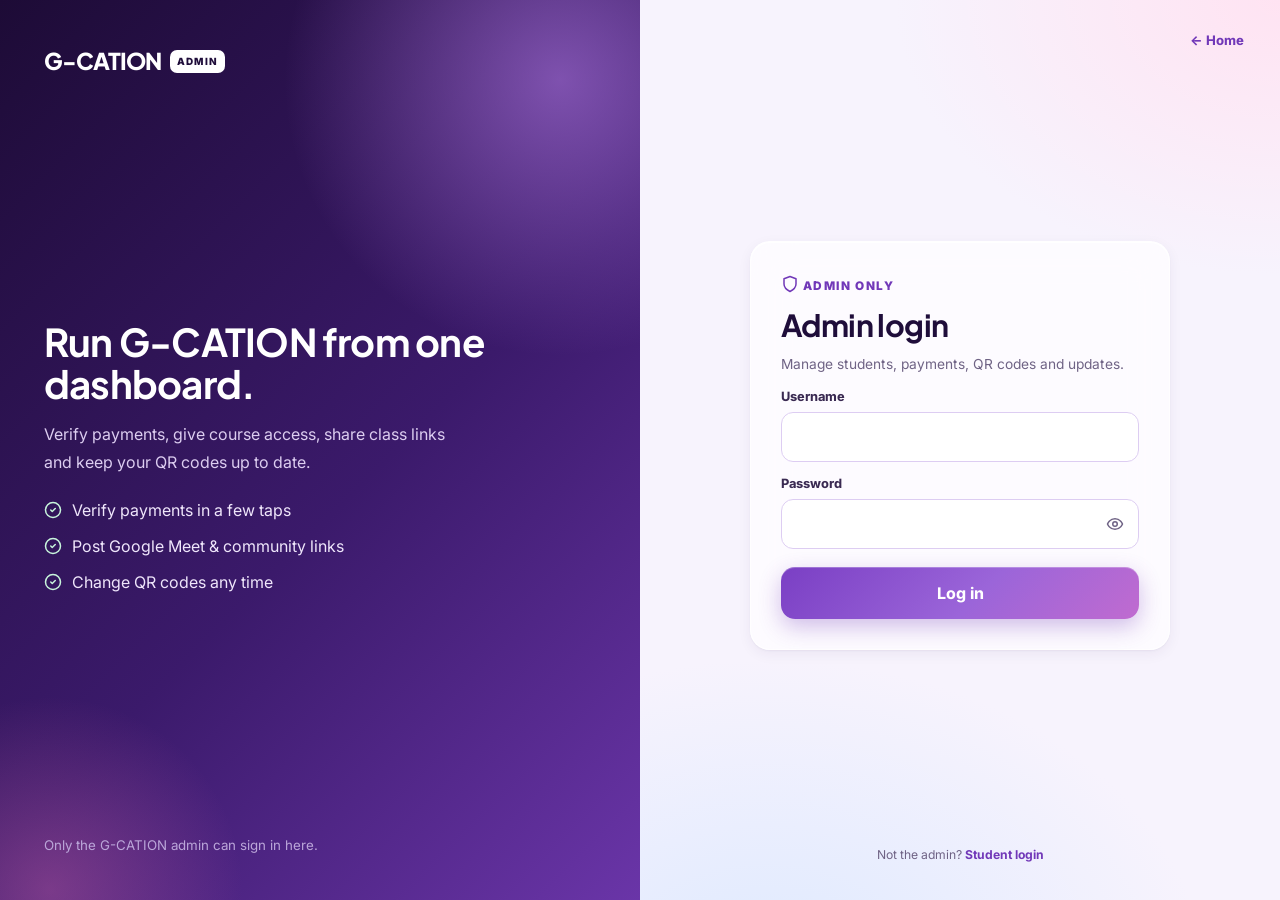
==== frontend/admin-login.html @ 138f3393 "initial commit" ====
<!DOCTYPE html>
<html lang="en">
<head>
<meta charset="UTF-8"><meta name="viewport" content="width=device-width, initial-scale=1.0, viewport-fit=cover">
<meta name="theme-color" content="#1d0b36">
<meta name="robots" content="noindex">
<title>Admin Login | G-CATION</title>
<link rel="preconnect" href="https://fonts.googleapis.com"><link rel="preconnect" href="https://fonts.gstatic.com" crossorigin>
<link href="https://fonts.googleapis.com/css2?family=Inter:wght@400;500;600;700;800&family=Plus+Jakarta+Sans:wght@700;800&display=swap" rel="stylesheet">
<link rel="stylesheet" href="css/style.css">
</head>
<body>
<div class="auth">
  <aside class="auth-side">
    <a class="brand" href="/">G<span>-CATION</span> <span class="tag" style="background:#fff;color:var(--ink)">ADMIN</span></a>
    <div>
      <h2>Run G-CATION from one dashboard.</h2>
      <p>Verify payments, give course access, share class links and keep your QR codes up to date.</p>
      <ul class="auth-points" id="points"></ul>
    </div>
    <small style="color:#bba6d9">Only the G-CATION admin can sign in here.</small>
  </aside>

  <main class="auth-main">
    <div class="top">
      <a class="brand mobile-brand" href="/">G<span>-CATION</span></a>
      <a class="btn ghost sm" href="/" style="margin-left:auto">← Home</a>
    </div>
    <form class="card auth-box" id="form" novalidate>
      <span class="kicker" id="kicker"></span>
      <h1>Admin login</h1>
      <p class="muted small" style="margin:0 0 8px">Manage students, payments, QR codes and updates.</p>
      <div class="field"><label for="user">Username</label><input id="user" autocomplete="username" required></div>
      <div class="field"><label for="pass">Password</label><input id="pass" type="password" autocomplete="current-password" required></div>
      <div class="error" id="err"></div>
      <button class="btn primary block lg" type="submit" style="margin-top:6px">Log in</button>
    </form>
    <p class="center tiny muted">Not the admin? <a href="login.html" style="color:var(--purple);font-weight:700">Student login</a></p>
  </main>
</div>

<script src="js/config.js"></script>
<script src="js/common.js"></script>
<script>
document.getElementById('kicker').innerHTML = icon('shield') + ' Admin only';
document.getElementById('points').innerHTML = ['Verify payments in a few taps', 'Post Google Meet & community links', 'Change QR codes any time']
  .map(t => `<li>${icon('checkCircle')} ${t}</li>`).join('');
setupPasswordToggles();
api('/api/admin/overview').then(() => location.replace('admin.html')).catch(() => {});

document.getElementById('form').addEventListener('submit', async e => {
  e.preventDefault();
  const err = document.getElementById('err');
  const username = document.getElementById('user').value, password = document.getElementById('pass').value;
  if (!username || !password) { showError(err, 'Enter your username and password.'); return; }
  showError(err, '');
  try {
    await withLoading(e.target.querySelector('button'), () => api('/api/admin/login', { method: 'POST', body: { username, password } }));
    location.href = 'admin.html';
  } catch (ex) {
    showError(err, ex.message);
  }
});
</script>
</body>
</html>
---- frontend/css/style.css ----
/* =========================================================
   G-CATION design system: soft glass, purple brand
   ========================================================= */
:root{
  --ink:#1f0d3a;--ink-2:#3a2a52;--muted:#6f6385;--faint:#9a8fb0;
  --purple:#7138b8;--purple-2:#5b2a99;--violet:#9b6be0;--pink:#e46fb3;
  --lav:#f2eaff;--lav-2:#f8f4fe;--line:#e9e0f6;--line-2:#ddcdf2;
  --glass:rgba(255,255,255,.68);--glass-strong:rgba(255,255,255,.86);--glass-line:rgba(255,255,255,.75);
  --green:#127a4b;--green-bg:#e3f6ec;--red:#b3261e;--red-bg:#fde9e7;--amber:#8a5a00;--amber-bg:#fff2d6;--blue:#1d5fb8;--blue-bg:#e6f0fd;
  --r-sm:10px;--r:14px;--r-lg:20px;--r-xl:26px;
  --shadow-sm:0 1px 2px rgba(50,22,91,.05),0 4px 14px rgba(50,22,91,.06);
  --shadow:0 18px 50px rgba(50,22,91,.12);
  --shadow-lg:0 30px 90px rgba(19,8,33,.28);
  --hl:inset 0 1px 0 rgba(255,255,255,.9);
  --grad:linear-gradient(135deg,#7a3fc4 0%,#9b65d9 55%,#c06bd0 100%);
  --grad-dark:linear-gradient(135deg,#1d0b36 0%,#3b1a6b 55%,#6a35a8 100%);
  --ease:cubic-bezier(.2,.8,.2,1);
  --sidebar:264px;
}
[hidden]{display:none!important}
*{box-sizing:border-box}
html{scroll-behavior:smooth;-webkit-text-size-adjust:100%}
body{margin:0;font-family:"Inter",ui-sans-serif,system-ui,-apple-system,"Segoe UI",sans-serif;color:var(--ink);line-height:1.5;min-height:100vh;
  background:
    radial-gradient(900px 600px at 0% -10%,#eadcff 0,transparent 60%),
    radial-gradient(700px 500px at 100% 0%,#ffe3f2 0,transparent 55%),
    radial-gradient(800px 600px at 60% 110%,#dde9ff 0,transparent 55%),
    #f7f3fd;background-attachment:fixed}
h1,h2,h3,h4,.display{font-family:"Plus Jakarta Sans","Inter",ui-sans-serif,system-ui,sans-serif;letter-spacing:-.02em}
button,input,select,textarea{font:inherit;color:inherit}
button,a{cursor:pointer;-webkit-tap-highlight-color:transparent}
a{color:inherit;text-decoration:none}
img{max-width:100%}
:focus-visible{outline:3px solid rgba(155,107,224,.55);outline-offset:2px;border-radius:8px}
::selection{background:#e2cfff}
.wrap{width:min(1160px,100% - 32px);margin:auto}
.icon{width:18px;height:18px;flex:none;stroke:currentColor;fill:none;stroke-width:2;stroke-linecap:round;stroke-linejoin:round;vertical-align:-3px}
.icon.lg{width:22px;height:22px}.icon.xl{width:30px;height:30px}
.muted{color:var(--muted)}.faint{color:var(--faint)}.small{font-size:.86rem}.tiny{font-size:.76rem}.strong{font-weight:800}
.mono{font-family:ui-monospace,SFMono-Regular,Menlo,monospace;font-size:.92em}
.center{text-align:center}.right{text-align:right}
.row{display:flex;gap:10px;align-items:center;flex-wrap:wrap}.row.between{justify-content:space-between}
.stack{display:grid;gap:14px}.stack-lg{display:grid;gap:22px}
.grid-2{display:grid;grid-template-columns:repeat(2,minmax(0,1fr));gap:18px}
.grid-3{display:grid;grid-template-columns:repeat(3,minmax(0,1fr));gap:18px}
.kicker{color:var(--purple);font-size:.74rem;font-weight:850;letter-spacing:1.6px;text-transform:uppercase}

/* ---------- Glass surfaces ---------- */
.glass,.card{background:var(--glass);backdrop-filter:blur(20px) saturate(160%);-webkit-backdrop-filter:blur(20px) saturate(160%);
  border:1px solid var(--glass-line);box-shadow:var(--shadow-sm),var(--hl);border-radius:var(--r-lg)}
.card{padding:22px}
.card.pad-lg{padding:28px}
.card-title{display:flex;align-items:center;gap:10px;margin:0 0 4px;font-size:1.06rem}
.card-title .icon{color:var(--purple)}
.card-sub{color:var(--muted);font-size:.88rem;margin:0 0 16px}
.section-title{display:flex;justify-content:space-between;align-items:center;gap:12px;margin:6px 0 12px}
.section-title h2{margin:0;font-size:1.12rem}
.section-title a{color:var(--purple);font-weight:750;font-size:.86rem}
.divider{height:1px;background:var(--line);margin:18px 0;border:0}

/* ---------- Buttons ---------- */
.btn{position:relative;overflow:hidden;display:inline-flex;align-items:center;justify-content:center;gap:8px;border:0;border-radius:12px;
  padding:11px 18px;font-weight:750;font-size:.94rem;white-space:nowrap;text-align:center;
  transition:transform .18s var(--ease),box-shadow .18s var(--ease),background .18s,border-color .18s,color .18s}
.btn:hover{transform:translateY(-1px)}.btn:active{transform:translateY(0) scale(.98)}
.btn:disabled{opacity:.55;cursor:not-allowed;transform:none}
.primary{background:var(--grad);color:#fff;box-shadow:0 8px 22px rgba(113,56,184,.32),inset 0 1px 0 rgba(255,255,255,.25)}
.primary:hover{box-shadow:0 12px 30px rgba(113,56,184,.42),inset 0 1px 0 rgba(255,255,255,.25)}
.primary:after{content:"";position:absolute;inset:0;background:linear-gradient(120deg,transparent 30%,rgba(255,255,255,.35) 50%,transparent 70%);transform:translateX(-120%);transition:transform .6s var(--ease)}
.primary:hover:after{transform:translateX(120%)}
.outline{background:rgba(255,255,255,.8);border:1px solid var(--line-2);color:var(--purple)}
.outline:hover{background:#fff;border-color:#c9b1ee}
.ghost{background:transparent;color:var(--purple)}.ghost:hover{background:rgba(113,56,184,.08)}
.soft{background:var(--lav);color:var(--purple)}.soft:hover{background:#e9dcfd}
.danger{background:rgba(255,255,255,.8);border:1px solid #f1c4c0;color:var(--red)}.danger:hover{background:var(--red-bg)}
.danger-solid{background:#c4352b;color:#fff}
.success{background:linear-gradient(135deg,#139157,#0f7a49);color:#fff;box-shadow:0 8px 20px rgba(18,122,75,.25)}
.on-dark{background:rgba(255,255,255,.14);border:1px solid rgba(255,255,255,.3);color:#fff}.on-dark:hover{background:rgba(255,255,255,.22)}
.white{background:#fff;color:var(--purple);box-shadow:0 8px 22px rgba(0,0,0,.15)}
.btn.sm{padding:7px 12px;font-size:.82rem;border-radius:9px;gap:6px}.btn.sm .icon{width:15px;height:15px}
.btn.lg{padding:14px 22px;font-size:1rem;border-radius:14px}
.btn.block{width:100%}
.btn.icon-only{padding:9px;width:40px;height:40px}
.btn.loading{color:transparent!important}
.btn.loading .icon{opacity:0}
.btn.loading:before{content:"";position:absolute;width:18px;height:18px;border-radius:50%;border:2px solid #fff;border-right-color:transparent;animation:spin .7s linear infinite}
.outline.loading:before,.ghost.loading:before,.soft.loading:before{border-color:var(--purple);border-right-color:transparent}
@keyframes spin{to{transform:rotate(360deg)}}
.icon-btn{position:relative;width:42px;height:42px;border-radius:13px;border:1px solid var(--glass-line);background:var(--glass);backdrop-filter:blur(12px);
  display:grid;place-items:center;color:var(--purple);transition:.18s var(--ease);box-shadow:var(--shadow-sm)}
.icon-btn:hover{background:#fff;transform:translateY(-1px)}
.dot-count{position:absolute;top:-6px;right:-6px;min-width:20px;height:20px;padding:0 5px;border-radius:99px;background:#e5484d;color:#fff;font-size:.68rem;font-weight:800;display:grid;place-items:center;border:2px solid #fff}
.avatar-sm{width:38px;height:38px;border-radius:12px;background:var(--grad);color:#fff;display:grid;place-items:center;font-weight:800;font-size:.84rem;flex:none;box-shadow:inset 0 1px 0 rgba(255,255,255,.3)}
.avatar-lg{width:64px;height:64px;border-radius:20px;font-size:1.3rem}

/* ---------- Forms ---------- */
.field{display:grid;gap:6px;margin:12px 0}
.field>label,.label{font-size:.8rem;font-weight:750;color:var(--ink-2)}
.input,.field input:not([type=checkbox]):not([type=radio]):not([type=file]),.field select,.field textarea{
  padding:12px 13px;border:1px solid var(--line-2);border-radius:12px;width:100%;background:rgba(255,255,255,.9);
  transition:border-color .15s,box-shadow .15s,background .15s}
.field input:focus,.field select:focus,.field textarea:focus,.input:focus{outline:none;border-color:var(--violet);background:#fff;box-shadow:0 0 0 4px rgba(155,107,224,.16)}
.field textarea{min-height:96px;resize:vertical;line-height:1.5}
.field small,.hint{color:var(--muted);font-size:.78rem}
.pw-wrap{position:relative}.pw-wrap input{padding-right:46px!important}
.pw-toggle{position:absolute;right:6px;top:50%;transform:translateY(-50%);border:0;background:transparent;color:var(--muted);width:36px;height:36px;border-radius:9px;display:grid;place-items:center}
.pw-toggle:hover{background:var(--lav);color:var(--purple)}
.row2{display:grid;grid-template-columns:1fr 1fr;gap:12px}.row2 .field{margin:6px 0}
.error{background:var(--red-bg);color:var(--red);border-radius:11px;padding:10px 12px;font-size:.86rem;margin:10px 0;display:none}.error.show{display:block;animation:shake .3s}
@keyframes shake{25%{transform:translateX(-4px)}75%{transform:translateX(4px)}}
.switch{display:inline-flex;align-items:center;gap:10px;font-weight:650;font-size:.88rem;cursor:pointer}
.switch input{appearance:none;width:42px;height:24px;border-radius:99px;background:#d8cde6;position:relative;transition:.2s;cursor:pointer;margin:0;flex:none}
.switch input:after{content:"";position:absolute;top:3px;left:3px;width:18px;height:18px;border-radius:50%;background:#fff;transition:.2s var(--ease);box-shadow:0 1px 3px rgba(0,0,0,.2)}
.switch input:checked{background:var(--purple)}.switch input:checked:after{left:21px}
.radio-cards{display:grid;grid-template-columns:1fr 1fr;gap:8px}
.radio-cards label{display:flex;align-items:center;gap:8px;border:1px solid var(--line-2);border-radius:12px;padding:10px 12px;font-weight:650;font-size:.88rem;cursor:pointer;background:rgba(255,255,255,.8);transition:.15s}
.radio-cards input{accent-color:var(--purple)}
.radio-cards label:has(input:checked){border-color:var(--purple);background:var(--lav-2);box-shadow:0 0 0 3px rgba(113,56,184,.1)}
details.fold{border:1px solid var(--line);border-radius:14px;background:rgba(255,255,255,.6)}
details.fold>summary{list-style:none;padding:13px 16px;font-weight:750;display:flex;justify-content:space-between;align-items:center;cursor:pointer}
details.fold>summary::-webkit-details-marker{display:none}
details.fold>summary:after{content:"";width:8px;height:8px;border-right:2px solid var(--muted);border-bottom:2px solid var(--muted);transform:rotate(45deg);transition:.2s}
details.fold[open]>summary:after{transform:rotate(-135deg)}
details.fold>.fold-body{padding:0 16px 16px}
details.fold+details.fold{margin-top:10px}

/* ---------- Notices & badges ---------- */
.notice{border-radius:14px;padding:12px 14px;font-size:.88rem;line-height:1.55;display:flex;gap:10px;align-items:flex-start}
.notice .icon{margin-top:2px}
.notice.warn{background:var(--amber-bg);color:#6f4a00}.notice.ok{background:var(--green-bg);color:#0f5c39}
.notice.info{background:var(--blue-bg);color:#174a8c}.notice.err{background:var(--red-bg);color:var(--red)}
.badge{display:inline-flex;align-items:center;gap:5px;padding:4px 10px;border-radius:99px;font-size:.72rem;font-weight:800;white-space:nowrap}
.badge:before{content:"";width:6px;height:6px;border-radius:50%;background:currentColor}
.b-active{background:var(--green-bg);color:var(--green)}.b-expired{background:var(--red-bg);color:var(--red)}
.b-pending{background:var(--amber-bg);color:var(--amber)}.b-none{background:#efebf5;color:var(--muted)}
.b-scheduled{background:var(--lav);color:var(--purple)}.b-info{background:var(--blue-bg);color:var(--blue)}
.b-new{background:#e5484d;color:#fff}.b-new:before{display:none}
.pill{display:inline-block;background:var(--lav);color:var(--purple);padding:6px 11px;border-radius:99px;font-size:.72rem;font-weight:800;letter-spacing:.3px}
.chip{display:inline-flex;align-items:center;gap:6px;background:rgba(255,255,255,.8);border:1px solid var(--line-2);border-radius:99px;padding:5px 6px 5px 12px;font-size:.82rem;font-weight:650}
.chip button{border:0;background:var(--lav);color:var(--purple);border-radius:99px;padding:3px 10px;font-size:.74rem;font-weight:800}
.on-hero .chip{background:rgba(255,255,255,.14);border-color:rgba(255,255,255,.3);color:#fff}.on-hero .chip button{background:rgba(255,255,255,.2);color:#fff}

/* =========================================================
   App shell (student + admin)
   ========================================================= */
.app{display:grid;grid-template-columns:var(--sidebar) minmax(0,1fr);min-height:100vh}
.sidebar{position:sticky;top:0;height:100vh;padding:20px 14px;display:flex;flex-direction:column;gap:6px;
  background:rgba(255,255,255,.55);backdrop-filter:blur(24px) saturate(160%);-webkit-backdrop-filter:blur(24px) saturate(160%);
  border-right:1px solid var(--glass-line);z-index:30}
.brand{font-family:"Plus Jakarta Sans","Inter",sans-serif;font-size:1.45rem;font-weight:900;letter-spacing:-1px;color:var(--purple);display:inline-flex;align-items:center}
.brand span{color:var(--ink)}
.brand .tag{margin-left:9px;font-size:.62rem;letter-spacing:1.2px;font-weight:850;background:var(--ink);color:#fff;border-radius:7px;padding:4px 7px;font-family:Inter,sans-serif}
.sidebar .brand{padding:6px 12px 18px}
.nav-label{font-size:.68rem;font-weight:800;letter-spacing:1.3px;text-transform:uppercase;color:var(--faint);padding:14px 12px 6px}
.nav-item{display:flex;align-items:center;gap:12px;padding:11px 12px;border-radius:12px;color:var(--ink-2);font-weight:650;font-size:.93rem;transition:background .15s,color .15s;position:relative}
.nav-item .icon{color:var(--faint);transition:color .15s}
.nav-item:hover{background:rgba(113,56,184,.07);color:var(--ink)}
.nav-item.on{background:#fff;color:var(--purple);box-shadow:var(--shadow-sm),var(--hl)}
.nav-item.on .icon{color:var(--purple)}
.nav-item.on:before{content:"";position:absolute;left:-14px;top:10px;bottom:10px;width:4px;border-radius:0 4px 4px 0;background:var(--grad)}
.nav-item .count{margin-left:auto}
.count{background:#e5484d;color:#fff;border-radius:99px;padding:1px 7px;font-size:.7rem;font-weight:800;min-width:20px;text-align:center}
.count.amber{background:var(--amber-bg);color:var(--amber)}
.sidebar-foot{margin-top:auto;display:grid;gap:8px}
.user-card{display:flex;align-items:center;gap:10px;padding:10px;border-radius:14px;background:rgba(255,255,255,.7);border:1px solid var(--glass-line)}
.user-card b{display:block;font-size:.9rem;line-height:1.2;overflow:hidden;text-overflow:ellipsis;white-space:nowrap}
.user-card small{color:var(--muted);font-size:.76rem;display:block;overflow:hidden;text-overflow:ellipsis;white-space:nowrap}
.user-card>div{min-width:0;flex:1}
.main{min-width:0;display:flex;flex-direction:column}
.topbar{display:none}
.content{padding:30px 34px 60px;width:100%;max-width:1180px;margin:0 auto;flex:1}
.view-head{display:flex;justify-content:space-between;align-items:flex-end;gap:14px;flex-wrap:wrap;margin-bottom:22px}
.view-head h1{margin:2px 0 0;font-size:clamp(1.5rem,3vw,2rem);font-weight:800}
.view-head p{margin:4px 0 0;color:var(--muted)}
.view{animation:viewIn .38s var(--ease) both}
.view>*{animation:rise .45s var(--ease) both}
.view>*:nth-child(2){animation-delay:.04s}.view>*:nth-child(3){animation-delay:.08s}.view>*:nth-child(4){animation-delay:.12s}.view>*:nth-child(5){animation-delay:.16s}
@keyframes viewIn{from{opacity:0}}
@keyframes rise{from{opacity:0;transform:translateY(10px)}}
.tabbar{display:none}
.scrim{position:fixed;inset:0;background:rgba(19,8,33,.4);backdrop-filter:blur(2px);z-index:29;opacity:0;pointer-events:none;transition:opacity .2s}
.scrim.show{opacity:1;pointer-events:auto}

/* ---------- Hero card ---------- */
.hero-card{position:relative;overflow:hidden;border-radius:var(--r-xl);padding:28px;color:#fff;background:var(--grad-dark);box-shadow:var(--shadow)}
.hero-card:before{content:"";position:absolute;width:420px;height:420px;right:-120px;top:-180px;border-radius:50%;background:radial-gradient(circle,rgba(201,140,255,.55),transparent 65%)}
.hero-card:after{content:"";position:absolute;inset:0;background:linear-gradient(180deg,rgba(255,255,255,.08),transparent 40%);pointer-events:none}
.hero-card>*{position:relative;z-index:1}
.hero-card h2{margin:6px 0 4px;font-size:clamp(1.4rem,3vw,1.9rem)}
.hero-card p{margin:0;color:#dccdf0}
.hero-card .kicker{color:#d7b9ff}

/* ---------- Course cards ---------- */
.course-card{display:flex;flex-direction:column;gap:12px;padding:20px;transition:transform .2s var(--ease),box-shadow .2s var(--ease)}
.course-card:hover{transform:translateY(-2px);box-shadow:var(--shadow)}
.course-card h3{margin:0;font-size:1.08rem}
.course-card .desc{color:var(--muted);font-size:.88rem;margin:0;display:-webkit-box;-webkit-line-clamp:2;-webkit-box-orient:vertical;overflow:hidden}
.course-card .foot{margin-top:auto;display:flex;justify-content:space-between;align-items:center;gap:10px;flex-wrap:wrap}
.course-thumb{height:92px;border-radius:14px;background:var(--grad-dark);position:relative;overflow:hidden;display:grid;place-items:center;color:#fff}
.course-thumb:before{content:"";position:absolute;width:160px;height:160px;border:1px solid rgba(255,255,255,.3);border-radius:50%;right:-40px;top:-60px}
.course-thumb:after{content:"";position:absolute;width:110px;height:110px;border:1px solid rgba(255,255,255,.2);border-radius:50%;left:-30px;bottom:-60px}
.course-thumb .icon{width:30px;height:30px;stroke-width:1.6}
.price-tag{font-family:"Plus Jakarta Sans",sans-serif;font-size:1.35rem;font-weight:800;letter-spacing:-.5px}
.price-tag small{font-family:Inter,sans-serif;font-size:.78rem;color:var(--muted);font-weight:600;letter-spacing:0}
.progress{height:8px;background:var(--lav);border-radius:99px;overflow:hidden}
.progress>span{display:block;height:100%;background:var(--grad);border-radius:99px;transition:width .8s var(--ease)}
.hero-card .progress{background:rgba(255,255,255,.18)}.hero-card .progress>span{background:linear-gradient(90deg,#d7b9ff,#fff)}
.ring{--p:0;width:64px;height:64px;border-radius:50%;flex:none;display:grid;place-items:center;
  background:conic-gradient(var(--purple) calc(var(--p)*1%),var(--lav) 0)}
.ring>span{width:50px;height:50px;border-radius:50%;background:#fff;display:grid;place-items:center;text-align:center;line-height:1}
.ring b{font-size:1rem;display:block}.ring small{font-size:.58rem;color:var(--muted);font-weight:700}
.learn-card{display:flex;gap:16px;align-items:center;padding:18px}
.learn-card .info{flex:1;min-width:0}
.learn-card h3{margin:0 0 2px;font-size:1.02rem}
.attention{display:flex;gap:14px;align-items:center;padding:16px 18px;border-radius:var(--r-lg);border:1px solid}
.attention .ico{width:42px;height:42px;border-radius:13px;display:grid;place-items:center;flex:none}
.attention .txt{flex:1;min-width:0}.attention b{display:block}.attention span{font-size:.86rem}
.attention.warn{background:linear-gradient(135deg,#fff7e3,#fff1d2);border-color:#f3dca6}.attention.warn .ico{background:#ffe3a6;color:#8a5a00}
.attention.info{background:linear-gradient(135deg,#f3ecff,#ece2ff);border-color:#ddcbf8}.attention.info .ico{background:#e0ccff;color:var(--purple)}
.attention.ok{background:linear-gradient(135deg,#e9f8f0,#dff4e9);border-color:#bfe6cf}.attention.ok .ico{background:#c4ecd6;color:var(--green)}

/* ---------- Checkout wizard ---------- */
.checkout{max-width:760px;margin:0 auto}
.back-link{display:inline-flex;align-items:center;gap:6px;color:var(--purple);font-weight:750;font-size:.9rem;margin-bottom:14px}
.back-link .icon{transform:rotate(180deg)}
.summary{display:flex;gap:16px;align-items:center;padding:16px 18px}
.summary .course-thumb{width:64px;height:64px;flex:none;border-radius:16px}
.summary h2{margin:0;font-size:1.1rem}
.wizard{display:flex;gap:6px;margin:18px 0}
.wizard .w-step{flex:1;display:flex;align-items:center;gap:8px;padding:10px 12px;border-radius:12px;font-size:.84rem;font-weight:700;color:var(--faint);background:rgba(255,255,255,.5);border:1px solid var(--glass-line)}
.wizard .w-step i{font-style:normal;width:24px;height:24px;border-radius:50%;display:grid;place-items:center;background:var(--lav);color:var(--purple);font-size:.78rem;font-weight:900;flex:none}
.wizard .w-step.now{background:#fff;color:var(--ink);border-color:#cfb3f3;box-shadow:0 0 0 3px rgba(113,56,184,.1)}
.wizard .w-step.now i{background:var(--grad);color:#fff}
.wizard .w-step.done{color:var(--green)}.wizard .w-step.done i{background:var(--green);color:#fff}
.pay-card{display:grid;grid-template-columns:300px 1fr;gap:26px;align-items:center}
.seg{display:flex;gap:4px;background:rgba(113,56,184,.08);padding:4px;border-radius:13px}
.seg button{flex:1;border:0;background:transparent;padding:9px 10px;border-radius:10px;font-weight:750;color:var(--muted);font-size:.86rem;transition:.18s var(--ease)}
.seg button.on{background:#fff;color:var(--purple);box-shadow:var(--shadow-sm)}
.qr-frame{background:#fff;border:1px solid var(--line);border-radius:20px;padding:16px;position:relative;aspect-ratio:1;display:grid;place-items:center;overflow:hidden;box-shadow:var(--shadow-sm)}
.qr-frame img{width:100%;height:100%;object-fit:contain;display:block;animation:viewIn .3s}
.qr-frame .corner{position:absolute;width:26px;height:26px;border:3px solid var(--purple)}
.qr-frame .c1{top:9px;left:9px;border-right:0;border-bottom:0;border-radius:9px 0 0 0}.qr-frame .c2{top:9px;right:9px;border-left:0;border-bottom:0;border-radius:0 9px 0 0}
.qr-frame .c3{bottom:9px;left:9px;border-right:0;border-top:0;border-radius:0 0 0 9px}.qr-frame .c4{bottom:9px;right:9px;border-left:0;border-top:0;border-radius:0 0 9px 0}
.amount{font-family:"Plus Jakarta Sans",sans-serif;font-size:2.4rem;font-weight:800;letter-spacing:-1.5px;line-height:1.1}
.upi-row{display:flex;align-items:center;justify-content:space-between;gap:8px;background:var(--lav-2);border:1px dashed var(--line-2);border-radius:12px;padding:10px 10px 10px 14px;font-weight:700;word-break:break-all}
.upi-row small{display:block;color:var(--muted);font-weight:600;font-size:.72rem}
.steps-list{margin:0;padding:0;list-style:none;display:grid;gap:10px;counter-reset:s}
.steps-list li{display:flex;gap:10px;font-size:.9rem;color:var(--ink-2)}
.steps-list li:before{counter-increment:s;content:counter(s);width:22px;height:22px;border-radius:50%;background:var(--lav);color:var(--purple);font-size:.74rem;font-weight:900;display:grid;place-items:center;flex:none;margin-top:1px}
.call-box{display:flex;justify-content:space-between;align-items:center;gap:14px;flex-wrap:wrap;padding:18px;border-radius:16px;background:var(--lav-2);border:1px solid var(--line)}
.call-box .phone{font-family:"Plus Jakarta Sans",sans-serif;font-size:1.35rem;font-weight:800}
.sent-list{display:grid;grid-template-columns:auto 1fr;gap:8px 18px;font-size:.9rem;margin:0}
.sent-list dt{color:var(--muted)}.sent-list dd{margin:0;font-weight:650}
.timeline{list-style:none;margin:0;padding:0;display:grid;gap:0}
.timeline li{display:flex;gap:14px;position:relative;padding-bottom:18px}
.timeline li:last-child{padding-bottom:0}
.timeline li:before{content:"";position:absolute;left:13px;top:28px;bottom:0;width:2px;background:var(--line)}
.timeline li:last-child:before{display:none}
.timeline .t-dot{width:28px;height:28px;border-radius:50%;display:grid;place-items:center;flex:none;background:var(--lav);color:var(--purple)}
.timeline .t-dot .icon{width:15px;height:15px}
.timeline li.done .t-dot{background:var(--green);color:#fff}
.timeline li.now .t-dot{background:var(--grad);color:#fff;box-shadow:0 0 0 5px rgba(113,56,184,.15);animation:pulse 2s infinite}
@keyframes pulse{50%{box-shadow:0 0 0 9px rgba(113,56,184,.05)}}
.timeline b{display:block;font-size:.94rem}.timeline span{color:var(--muted);font-size:.84rem}
.mobile-only{display:none}

/* ---------- Updates ---------- */
.update{display:grid;grid-template-columns:46px 1fr;gap:14px;padding:18px;transition:transform .2s var(--ease)}
.update+.update{margin-top:12px}
.update.unread{border-color:#d8bdf6;box-shadow:0 0 0 3px rgba(113,56,184,.08),var(--shadow-sm)}
.update-icon{width:46px;height:46px;border-radius:14px;background:var(--grad);color:#fff;display:grid;place-items:center;box-shadow:0 6px 16px rgba(113,56,184,.25)}
.update h3{margin:0;font-size:1rem;display:flex;align-items:center;gap:8px;flex-wrap:wrap}
.update .meta{color:var(--muted);font-size:.78rem;margin:2px 0 8px}
.update .msg{white-space:pre-wrap;color:var(--ink-2);font-size:.92rem;line-height:1.6;margin:0 0 12px;overflow-wrap:anywhere}
.update .msg a{color:var(--purple);text-decoration:underline}
.empty-state{text-align:center;padding:40px 22px}
.empty-state .ico{width:64px;height:64px;border-radius:20px;margin:0 auto 12px;display:grid;place-items:center;background:var(--lav);color:var(--purple)}
.empty-state h3{margin:0 0 4px}.empty-state p{margin:0 auto;color:var(--muted);font-size:.9rem;max-width:380px}
.empty-state .btn{margin-top:16px}

/* ---------- Admin ---------- */
.stats{display:grid;grid-template-columns:repeat(auto-fit,minmax(150px,1fr));gap:12px}
.stat-tile{display:flex;gap:12px;align-items:center;padding:16px;text-align:left;width:100%;border:1px solid var(--glass-line);background:var(--glass);backdrop-filter:blur(18px);border-radius:18px;box-shadow:var(--shadow-sm),var(--hl);transition:transform .2s var(--ease),box-shadow .2s}
button.stat-tile:hover{transform:translateY(-2px);box-shadow:var(--shadow)}
.stat-ico{width:42px;height:42px;border-radius:13px;display:grid;place-items:center;flex:none;background:var(--lav);color:var(--purple)}
.stat-ico.g{background:var(--green-bg);color:var(--green)}.stat-ico.a{background:var(--amber-bg);color:var(--amber)}.stat-ico.r{background:var(--red-bg);color:var(--red)}.stat-ico.b{background:var(--blue-bg);color:var(--blue)}
.stat-tile small{color:var(--muted);font-size:.74rem;font-weight:700;display:block}
.stat-tile b{display:block;font-size:1.35rem;font-variant-numeric:tabular-nums;letter-spacing:-.3px;font-family:"Plus Jakarta Sans",sans-serif}
.toolbar{display:flex;gap:10px;margin-bottom:14px;flex-wrap:wrap;align-items:center}
.search{position:relative;flex:1;min-width:220px}.search .icon{position:absolute;left:13px;top:50%;transform:translateY(-50%);color:var(--muted)}
.search input{width:100%;padding:12px 12px 12px 40px;border:1px solid var(--glass-line);border-radius:13px;background:var(--glass-strong);box-shadow:var(--shadow-sm)}
.search input:focus{outline:none;border-color:var(--violet);box-shadow:0 0 0 4px rgba(155,107,224,.16)}
.filters{display:flex;gap:6px;overflow-x:auto;margin-bottom:14px;padding-bottom:2px;scrollbar-width:none}
.filters::-webkit-scrollbar{display:none}
.filter{border:1px solid var(--line-2);background:rgba(255,255,255,.75);border-radius:99px;padding:7px 13px;font-size:.82rem;font-weight:700;color:var(--muted);white-space:nowrap;transition:.15s}
.filter b{color:var(--ink);margin-left:5px}.filter.on{background:var(--ink);border-color:var(--ink);color:#fff}.filter.on b{color:#fff}
.list-row{display:flex;align-items:center;gap:12px;padding:12px 4px;border-bottom:1px solid var(--line)}
.list-row:last-child{border-bottom:0}
.list-row .grow{flex:1;min-width:0}.list-row b{display:block;font-size:.92rem}.list-row .grow span{font-size:.8rem;color:var(--muted)}
.table-wrap{overflow:hidden;padding:0}
table{width:100%;border-collapse:collapse;font-size:.88rem}
th,td{text-align:left;padding:13px 16px;border-bottom:1px solid var(--line);vertical-align:middle}
th{font-size:.7rem;text-transform:uppercase;letter-spacing:.7px;color:var(--muted);background:rgba(248,244,254,.8);white-space:nowrap;font-weight:750}
tbody tr:last-child td{border-bottom:0}
tbody tr.click{cursor:pointer;transition:background .15s}tbody tr.click:hover{background:rgba(242,234,255,.55)}
td.num{text-align:right;font-variant-numeric:tabular-nums;white-space:nowrap}th.num{text-align:right}
.who{display:flex;align-items:center;gap:10px;min-width:0}.who b{display:block;line-height:1.25}.who div span{font-size:.8rem;color:var(--muted)}
.empty-cell{padding:40px 20px;text-align:center;color:var(--muted)}
.empty-cell .icon{width:30px;height:30px;color:var(--violet);margin-bottom:6px}
.revoked td{color:#a79bb5}.revoked .strike{text-decoration:line-through}
.panel-grid{display:grid;grid-template-columns:minmax(0,1.05fr) minmax(0,1fr);gap:18px;align-items:start}
.ann-item{padding:16px}
.ann-item+.ann-item{margin-top:10px}
.ann-item h4{margin:0 0 2px;font-size:.98rem}
.ann-item .msg{white-space:pre-wrap;font-size:.88rem;color:var(--ink-2);margin:8px 0;overflow-wrap:anywhere}
.templates{display:flex;gap:6px;flex-wrap:wrap;margin-bottom:6px;align-items:center}
.templates button{border:1px solid var(--line-2);background:rgba(255,255,255,.8);border-radius:99px;padding:6px 11px;font-size:.78rem;font-weight:700;color:var(--purple);display:inline-flex;align-items:center;gap:5px;transition:.15s}
.templates button:hover{background:#fff;border-color:#c9b1ee}
.templates button .icon{width:14px;height:14px}
.preview-box{border:1px dashed var(--line-2);border-radius:16px;padding:14px;background:rgba(248,244,254,.7);margin-top:14px}
.qr-admin{display:grid;grid-template-columns:210px 1fr;gap:22px;align-items:start}
.qr-placeholder{color:var(--muted);text-align:center;font-size:.82rem;padding:10px}
.qr-placeholder .icon{width:34px;height:34px;color:var(--violet);margin-bottom:6px}
.dropzone{border:2px dashed var(--line-2);border-radius:14px;padding:16px;text-align:center;color:var(--muted);font-size:.86rem;transition:.15s;cursor:pointer;background:rgba(248,244,254,.7);display:block}
.dropzone:hover,.dropzone.over{border-color:var(--purple);color:var(--purple);background:var(--lav)}
.dropzone .icon{color:var(--purple)}

/* Drawer (admin student detail) */
.drawer{position:fixed;top:0;right:0;bottom:0;width:min(640px,100%);background:rgba(250,247,254,.96);backdrop-filter:blur(24px);z-index:41;transform:translateX(102%);transition:transform .32s var(--ease);display:flex;flex-direction:column;box-shadow:var(--shadow-lg)}
.drawer.show{transform:none}
.drawer-head{background:rgba(255,255,255,.85);border-bottom:1px solid var(--line);padding:18px 20px;display:flex;gap:14px;align-items:center}
.drawer-head h2{margin:0;font-size:1.25rem}
.drawer-body{overflow-y:auto;padding:20px;flex:1}
.drawer-body h3{font-size:.74rem;text-transform:uppercase;letter-spacing:1px;color:var(--muted);margin:24px 0 10px;font-family:Inter,sans-serif}
.drawer-body h3:first-child{margin-top:0}
.contact-actions{display:flex;gap:6px;flex-wrap:wrap;margin-top:8px}
.access-line{display:flex;justify-content:space-between;align-items:center;gap:10px;padding:12px 14px}
.access-line+.access-line{margin-top:8px}
.presets{display:flex;gap:6px;flex-wrap:wrap}
.presets button{border:1px solid var(--line-2);background:#fff;border-radius:10px;padding:7px 12px;font-weight:700;color:var(--purple);font-size:.82rem;transition:.15s}
.presets button.on{background:var(--grad);color:#fff;border-color:transparent}
.grant-preview{display:flex;gap:10px;align-items:center;background:var(--lav-2);border-radius:12px;padding:12px 14px;font-size:.9rem;margin:12px 0}
.drawer-bg{position:fixed;inset:0;background:rgba(19,8,33,.45);backdrop-filter:blur(3px);z-index:40;opacity:0;pointer-events:none;transition:opacity .25s}
.drawer-bg.show{opacity:1;pointer-events:auto}

/* Dialog & toasts */
.dialog-bg{position:fixed;inset:0;background:rgba(19,8,33,.5);backdrop-filter:blur(4px);z-index:60;display:grid;place-items:center;padding:16px;animation:viewIn .15s}
.dialog{background:rgba(255,255,255,.96);border-radius:22px;padding:24px;width:min(420px,100%);box-shadow:var(--shadow-lg);animation:pop .22s var(--ease)}
.dialog h3{margin:0 0 6px;font-size:1.15rem}.dialog p{margin:0;color:var(--muted);line-height:1.55;font-size:.92rem}
.dialog-actions{display:flex;justify-content:flex-end;gap:8px;margin-top:20px}
@keyframes pop{from{opacity:0;transform:scale(.95) translateY(8px)}}
.toasts{position:fixed;bottom:20px;left:50%;transform:translateX(-50%);z-index:80;display:grid;gap:8px;width:min(420px,calc(100% - 32px));pointer-events:none}
.toast{background:rgba(31,13,58,.94);backdrop-filter:blur(12px);color:#fff;padding:12px 16px;border-radius:14px;display:flex;gap:10px;align-items:flex-start;box-shadow:var(--shadow);animation:pop .25s var(--ease);font-size:.92rem}
.toast.success .icon{color:#7ee2a8}.toast.error{background:rgba(122,26,20,.95)}.toast.error .icon{color:#ffb4ab}
.skeleton{background:linear-gradient(90deg,rgba(236,227,250,.8) 25%,rgba(248,244,254,.9) 50%,rgba(236,227,250,.8) 75%);background-size:200% 100%;animation:shimmer 1.2s infinite;border-radius:var(--r-lg)}
@keyframes shimmer{to{background-position:-200% 0}}

/* =========================================================
   Public site
   ========================================================= */
.site-nav{position:sticky;top:0;z-index:20;background:rgba(255,255,255,.7);backdrop-filter:blur(20px) saturate(160%);-webkit-backdrop-filter:blur(20px) saturate(160%);border-bottom:1px solid var(--glass-line)}
.navin{height:68px;display:flex;align-items:center;justify-content:space-between;gap:16px}
.links{display:flex;gap:26px;color:var(--ink-2);font-size:.92rem;font-weight:600}.links a{transition:color .15s}.links a:hover{color:var(--purple)}
.navbtns{display:flex;gap:8px;align-items:center}
.menu-btn{display:none}
.mobile-menu{position:fixed;top:68px;left:0;right:0;z-index:19;padding:16px;background:rgba(255,255,255,.95);backdrop-filter:blur(20px);border-bottom:1px solid var(--line);box-shadow:var(--shadow);transform:translateY(-10px);opacity:0;pointer-events:none;transition:.22s var(--ease)}
.mobile-menu.show{transform:none;opacity:1;pointer-events:auto}
.mobile-menu a.link{display:block;padding:12px 6px;font-weight:650;border-bottom:1px solid var(--line)}
.mobile-menu .btns{display:grid;gap:8px;margin-top:14px}
.hero{position:relative;overflow:hidden;color:#fff;padding:90px 0 80px;background:var(--grad-dark)}
.hero:before{content:"";position:absolute;width:700px;height:700px;right:-200px;top:-300px;border-radius:50%;background:radial-gradient(circle,rgba(201,140,255,.5),transparent 65%)}
.hero:after{content:"";position:absolute;width:500px;height:500px;left:-200px;bottom:-300px;border-radius:50%;background:radial-gradient(circle,rgba(228,111,179,.35),transparent 65%)}
.hero .wrap{position:relative;z-index:1}
.hero-grid{display:grid;grid-template-columns:1.15fr .85fr;gap:55px;align-items:center}
.eyebrow{display:inline-flex;padding:8px 14px;border:1px solid rgba(255,255,255,.25);background:rgba(255,255,255,.08);border-radius:99px;color:#e5d5ff;font-size:.76rem;letter-spacing:1.2px;text-transform:uppercase;font-weight:700}
.hero h1{font-size:clamp(2.5rem,6vw,4.6rem);line-height:1.04;letter-spacing:-2.5px;margin:20px 0}.hero h1 em{font-style:normal;background:linear-gradient(90deg,#e3c8ff,#ffb8de);-webkit-background-clip:text;background-clip:text;color:transparent}
.hero p{font-size:1.08rem;color:#e4d9f2;line-height:1.75;max-width:570px}
.hero-actions{display:flex;gap:12px;flex-wrap:wrap;margin-top:28px}
.hero-panel{background:rgba(255,255,255,.08);border:1px solid rgba(255,255,255,.2);border-radius:28px;padding:24px;box-shadow:0 25px 70px rgba(9,0,20,.35),inset 0 1px 0 rgba(255,255,255,.15);backdrop-filter:blur(10px)}
.orbit{height:240px;border-radius:20px;background:linear-gradient(145deg,#a77be0,#5a2b91);display:grid;place-items:center;position:relative;overflow:hidden}
.orbit:before,.orbit:after{content:"";position:absolute;border:1px solid rgba(255,255,255,.35);border-radius:50%;width:210px;height:210px;animation:float 8s ease-in-out infinite}
.orbit:after{width:290px;height:290px;animation-delay:-4s}
@keyframes float{50%{transform:scale(1.06)}}
.orb-logo{font-family:"Plus Jakarta Sans",sans-serif;font-size:2.4rem;font-weight:900;z-index:1;letter-spacing:-2px}
.hero-stats{display:grid;grid-template-columns:repeat(3,1fr);gap:10px;margin-top:16px}
.hero-stats div{background:rgba(255,255,255,.08);border-radius:14px;padding:12px;text-align:center}.hero-stats b{display:block}.hero-stats small{color:#e4d9f2;font-size:.72rem}
.section{padding:80px 0}.section-head{text-align:center;max-width:680px;margin:0 auto 40px}
.section h2{font-size:clamp(1.9rem,4vw,2.7rem);margin:10px 0}.sub{color:var(--muted);line-height:1.7}
.course-feature{display:grid;grid-template-columns:1fr 1fr;overflow:hidden;padding:0;margin-bottom:22px;border-radius:28px}
.course-art{min-height:320px;background:var(--grad-dark);display:flex;align-items:center;justify-content:center;color:#fff;padding:30px;position:relative;overflow:hidden}
.course-art:before{content:"";position:absolute;width:240px;height:240px;border:1px solid rgba(255,255,255,.3);border-radius:50%}
.course-art:after{content:"";position:absolute;width:420px;height:420px;border-radius:50%;background:radial-gradient(circle,rgba(201,140,255,.45),transparent 65%);right:-160px;top:-160px}
.course-art-inner{text-align:center;z-index:1}.course-art .big{font-size:3.6rem}.course-art h3{font-size:1.6rem;margin:10px 0}
.course-info{padding:36px}
.price{font-family:"Plus Jakarta Sans",sans-serif;font-size:2.4rem;font-weight:800;margin:14px 0 4px;letter-spacing:-1px}.price small{font-family:Inter,sans-serif;font-size:.9rem;color:var(--muted);font-weight:500;letter-spacing:0}
.features{list-style:none;padding:0;margin:20px 0;display:grid;gap:12px;color:var(--ink-2)}.features li{display:flex;gap:10px;align-items:center}.features .icon{color:var(--green)}
.founder-grid{display:grid;grid-template-columns:repeat(2,1fr);gap:18px;max-width:760px;margin:auto}
.founder{padding:28px;text-align:center}
.avatar{width:72px;height:72px;margin:0 auto 14px;border-radius:22px;background:var(--grad);display:grid;place-items:center;color:#fff;font-size:1.5rem;font-weight:900;box-shadow:0 10px 24px rgba(113,56,184,.3)}
.founder h3{margin:4px 0}.founder p{margin:0;color:var(--muted);font-size:.9rem}
.steps{display:grid;grid-template-columns:repeat(4,1fr);gap:16px}
.step{padding:22px}
.num{width:38px;height:38px;border-radius:12px;background:var(--grad);color:#fff;display:grid;place-items:center;font-weight:900;box-shadow:0 6px 16px rgba(113,56,184,.25)}
.step h3{margin:14px 0 6px;font-size:1.05rem}.step p{color:var(--muted);line-height:1.6;font-size:.9rem;margin:0}
.cta{position:relative;overflow:hidden;background:var(--grad-dark);color:#fff;border-radius:28px;padding:46px 24px;text-align:center;box-shadow:var(--shadow)}
.cta:before{content:"";position:absolute;width:500px;height:500px;right:-200px;top:-250px;border-radius:50%;background:radial-gradient(circle,rgba(201,140,255,.45),transparent 65%)}
.cta>*{position:relative}.cta p{color:#e1d3f2}.cta h2{color:#fff}
.footer{background:#140728;color:#d8c9eb;padding:34px 0;margin-top:20px}
.footerin{display:flex;justify-content:space-between;gap:20px;flex-wrap:wrap;align-items:center}.footer small{color:#a995c2}
.footer a{color:#e5d5ff}

/* Auth pages */
.auth{min-height:100vh;display:grid;grid-template-columns:1fr 1fr}
.auth-side{position:relative;overflow:hidden;background:var(--grad-dark);color:#fff;padding:44px;display:flex;flex-direction:column;justify-content:space-between}
.auth-side:before{content:"";position:absolute;width:600px;height:600px;right:-220px;top:-220px;border-radius:50%;background:radial-gradient(circle,rgba(201,140,255,.5),transparent 65%)}
.auth-side:after{content:"";position:absolute;width:420px;height:420px;left:-160px;bottom:-200px;border-radius:50%;background:radial-gradient(circle,rgba(228,111,179,.35),transparent 65%)}
.auth-side>*{position:relative;z-index:1}
.auth-side .brand,.auth-side .brand span{color:#fff}
.auth-side h2{font-size:clamp(1.8rem,3vw,2.6rem);line-height:1.1;margin:0 0 14px}
.auth-side p{color:#dccdf0;max-width:420px;line-height:1.7}
.auth-points{list-style:none;padding:0;margin:22px 0 0;display:grid;gap:12px}
.auth-points li{display:flex;gap:10px;align-items:center;color:#efe6fb}
.auth-points .icon{color:#c8f5dc}
.auth-main{display:flex;flex-direction:column;padding:24px}
.auth-main .top{display:flex;justify-content:space-between;align-items:center}
.auth-main .mobile-brand{display:none}
.auth-box{width:min(420px,100%);margin:auto;padding:30px}
.auth-box h1{margin:6px 0;font-size:1.9rem}
.tabs{display:flex;gap:4px;background:rgba(113,56,184,.08);padding:4px;border-radius:13px;margin:20px 0 6px}
.tab{flex:1;border:0;background:transparent;padding:10px;border-radius:10px;font-weight:750;color:var(--muted);transition:.18s var(--ease)}
.tab.on{background:#fff;color:var(--purple);box-shadow:var(--shadow-sm)}

/* =========================================================
   Responsive
   ========================================================= */
@media (max-width:1100px){
  .steps{grid-template-columns:repeat(2,1fr)}
  .panel-grid{grid-template-columns:1fr}
}
@media (max-width:980px){
  .app{grid-template-columns:1fr}
  .sidebar{position:fixed;left:0;top:0;bottom:0;width:min(290px,86vw);transform:translateX(-102%);transition:transform .3s var(--ease);background:rgba(250,247,254,.97);box-shadow:var(--shadow-lg)}
  .sidebar.open{transform:none}
  .topbar{display:flex;position:sticky;top:0;z-index:20;height:62px;padding:0 16px;align-items:center;justify-content:space-between;gap:10px;
    background:rgba(255,255,255,.72);backdrop-filter:blur(20px) saturate(160%);-webkit-backdrop-filter:blur(20px) saturate(160%);border-bottom:1px solid var(--glass-line)}
  .topbar .brand{font-size:1.3rem}
  .content{padding:20px 16px 40px}
  .pay-card{grid-template-columns:1fr}
  .pay-card .qr-col{max-width:320px;margin:0 auto;width:100%}
  .grid-3{grid-template-columns:repeat(2,minmax(0,1fr))}
  .hero-grid,.course-feature{grid-template-columns:1fr}
  .auth{grid-template-columns:1fr}.auth-side{display:none}.auth-main .mobile-brand{display:inline-flex}
}
/* Student app: bottom tab bar on phones */
@media (max-width:980px){
  .app.has-tabbar .content{padding-bottom:100px}
  .app.has-tabbar .tabbar{display:grid;grid-template-columns:repeat(4,1fr);position:fixed;left:12px;right:12px;bottom:12px;z-index:25;padding:6px;border-radius:20px;
    background:rgba(255,255,255,.82);backdrop-filter:blur(22px) saturate(170%);-webkit-backdrop-filter:blur(22px) saturate(170%);border:1px solid var(--glass-line);box-shadow:0 12px 40px rgba(50,22,91,.18);
    padding-bottom:calc(6px + env(safe-area-inset-bottom))}
  .tabbar a{display:flex;flex-direction:column;align-items:center;gap:3px;padding:8px 4px;border-radius:14px;font-size:.7rem;font-weight:700;color:var(--muted);position:relative;transition:.18s var(--ease)}
  .tabbar a.on{color:var(--purple);background:rgba(113,56,184,.09)}
  .tabbar a .dot{position:absolute;top:5px;right:calc(50% - 16px);width:9px;height:9px;border-radius:50%;background:#e5484d;border:2px solid #fff}
}
@media (max-width:760px){
  .links{display:none}.menu-btn{display:grid}.navbtns .hide-sm{display:none}
  .grid-2,.grid-3,.row2,.radio-cards{grid-template-columns:1fr}
  .steps{grid-template-columns:1fr}
  .founder-grid{grid-template-columns:1fr}
  .section{padding:56px 0}
  .hero{padding:56px 0}
  .course-info{padding:24px}.course-art{min-height:220px}
  .wizard .w-step span{display:none}.wizard .w-step{justify-content:center}
  .mobile-only{display:flex}.desktop-only{display:none}
  .qr-admin{grid-template-columns:1fr}.qr-admin .qr-frame{max-width:240px;margin:0 auto}
  .stats{grid-template-columns:1fr 1fr}
  .stat-tile{padding:12px;gap:10px}.stat-ico{width:36px;height:36px}.stat-tile b{font-size:1.15rem}
  .hero-card{padding:22px}
  .card{padding:18px}.card.pad-lg{padding:20px}
  /* Tables turn into stacked cards */
  table.responsive thead{display:none}
  table.responsive,table.responsive tbody,table.responsive tr,table.responsive td{display:block;width:100%}
  table.responsive tr{padding:12px 14px;border-bottom:1px solid var(--line)}
  table.responsive tbody tr:last-child{border-bottom:0}
  table.responsive td{border:0;padding:4px 0;display:flex;justify-content:space-between;align-items:center;gap:12px;text-align:right}
  table.responsive td[data-label]:before{content:attr(data-label);font-size:.72rem;font-weight:750;text-transform:uppercase;letter-spacing:.5px;color:var(--faint);text-align:left;flex:none}
  table.responsive td.primary-cell{display:block;text-align:left;padding-bottom:6px}
  table.responsive td.primary-cell:before{display:none}
  table.responsive td.num{text-align:right}
  table.responsive td.actions{justify-content:flex-end;padding-top:8px}
  table.responsive td.hide-sm{display:none}
  .drawer-body{padding:16px}
  .auth-box{padding:22px}
}
@media (max-width:420px){
  .navbtns .btn{padding:9px 11px;font-size:.82rem}
  .hero h1{letter-spacing:-1.5px}
  .amount{font-size:2rem}
}
@media (prefers-reduced-motion:reduce){*,*:before,*:after{animation:none!important;transition:none!important}}
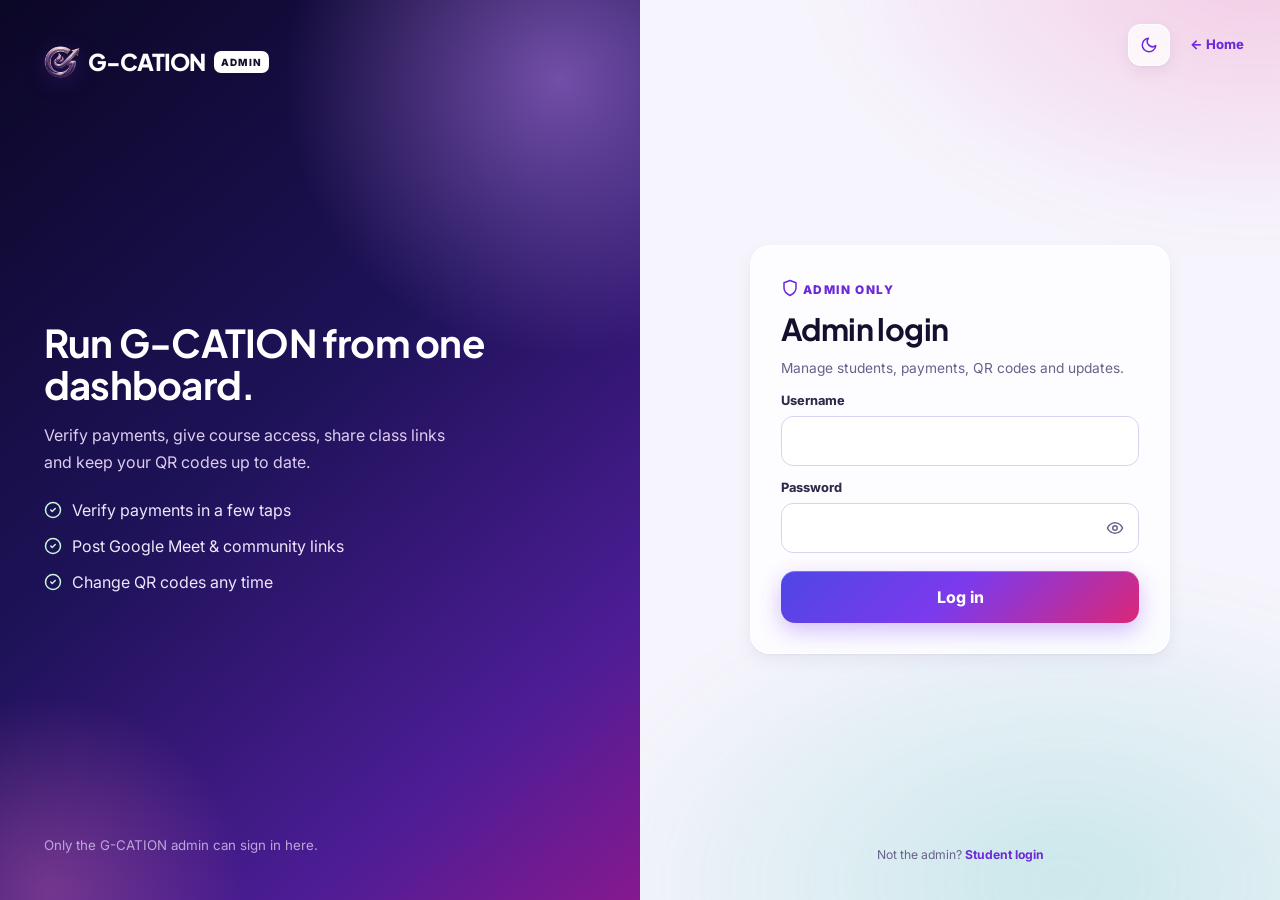
==== commit 2dd918df: "Add receipts, admin settings, course thumbnails, dark theme and Render-ready config" ====
--- a/frontend/admin-login.html
+++ b/frontend/admin-login.html
@@ -7,12 +7,16 @@
 <title>Admin Login | G-CATION</title>
 <link rel="preconnect" href="https://fonts.googleapis.com"><link rel="preconnect" href="https://fonts.gstatic.com" crossorigin>
 <link href="https://fonts.googleapis.com/css2?family=Inter:wght@400;500;600;700;800&family=Plus+Jakarta+Sans:wght@700;800&display=swap" rel="stylesheet">
+<link rel="icon" type="image/png" href="assets/logo-mark.png">
+<link rel="apple-touch-icon" href="assets/logo-mark.png">
 <link rel="stylesheet" href="css/style.css">
+<script>try{var t=localStorage.getItem('gc-theme');if(t==='dark'||t==='light')document.documentElement.dataset.theme=t}catch(e){}</script>
 </head>
 <body>
+<div class="splash" id="splash" aria-hidden="true"><div class="splash-inner"><img src="assets/logo-mark.png" alt="" width="96" height="96"><div class="splash-name">G<span>-CATION</span></div><div class="splash-bar"><span></span></div></div></div>
 <div class="auth">
   <aside class="auth-side">
-    <a class="brand" href="/">G<span>-CATION</span> <span class="tag" style="background:#fff;color:var(--ink)">ADMIN</span></a>
+    <a class="brand" href="/"><img class="logo" src="assets/logo-mark.png" alt="" width="36" height="36">G<span>-CATION</span> <span class="tag" style="background:#fff;color:#140f2e">ADMIN</span></a>
     <div>
       <h2>Run G-CATION from one dashboard.</h2>
       <p>Verify payments, give course access, share class links and keep your QR codes up to date.</p>
@@ -23,8 +27,8 @@
 
   <main class="auth-main">
     <div class="top">
-      <a class="brand mobile-brand" href="/">G<span>-CATION</span></a>
-      <a class="btn ghost sm" href="/" style="margin-left:auto">← Home</a>
+      <a class="brand mobile-brand" href="/"><img class="logo" src="assets/logo-mark.png" alt="" width="36" height="36">G<span>-CATION</span></a>
+      <div class="row" style="margin-left:auto;gap:8px"><button class="icon-btn theme-btn" type="button" data-theme-toggle></button><a class="btn ghost sm" href="/">← Home</a></div>
     </div>
     <form class="card auth-box" id="form" novalidate>
       <span class="kicker" id="kicker"></span>
--- a/frontend/css/style.css
+++ b/frontend/css/style.css
@@ -2,30 +2,90 @@
    G-CATION design system: soft glass, purple brand
    ========================================================= */
 :root{
-  --ink:#1f0d3a;--ink-2:#3a2a52;--muted:#6f6385;--faint:#9a8fb0;
-  --purple:#7138b8;--purple-2:#5b2a99;--violet:#9b6be0;--pink:#e46fb3;
-  --lav:#f2eaff;--lav-2:#f8f4fe;--line:#e9e0f6;--line-2:#ddcdf2;
-  --glass:rgba(255,255,255,.68);--glass-strong:rgba(255,255,255,.86);--glass-line:rgba(255,255,255,.75);
-  --green:#127a4b;--green-bg:#e3f6ec;--red:#b3261e;--red-bg:#fde9e7;--amber:#8a5a00;--amber-bg:#fff2d6;--blue:#1d5fb8;--blue-bg:#e6f0fd;
-  --r-sm:10px;--r:14px;--r-lg:20px;--r-xl:26px;
-  --shadow-sm:0 1px 2px rgba(50,22,91,.05),0 4px 14px rgba(50,22,91,.06);
-  --shadow:0 18px 50px rgba(50,22,91,.12);
-  --shadow-lg:0 30px 90px rgba(19,8,33,.28);
-  --hl:inset 0 1px 0 rgba(255,255,255,.9);
-  --grad:linear-gradient(135deg,#7a3fc4 0%,#9b65d9 55%,#c06bd0 100%);
-  --grad-dark:linear-gradient(135deg,#1d0b36 0%,#3b1a6b 55%,#6a35a8 100%);
+  --ink:#140f2e;--ink-2:#2f2a4a;--muted:#67628a;--faint:#9a96b8;
+  --purple:#6d28d9;--purple-2:#5b21b6;--violet:#8b5cf6;--pink:#ec4899;--indigo:#4f46e5;--coral:#f97316;--teal:#14b8a6;
+  --lav:#efeafe;--lav-2:#f7f5ff;--line:#e8e4f7;--line-2:#d8d1f2;
+  --glass:rgba(255,255,255,.74);--glass-strong:rgba(255,255,255,.9);--glass-line:rgba(255,255,255,.85);
+  --green:#047857;--green-bg:#dcfce7;--red:#be123c;--red-bg:#ffe4e6;--amber:#b45309;--amber-bg:#fef3c7;--blue:#1d4ed8;--blue-bg:#dbeafe;
+  --r-sm:10px;--r:14px;--r-lg:20px;--r-xl:28px;
+  --shadow-sm:0 1px 2px rgba(30,20,80,.05),0 6px 18px rgba(30,20,80,.06);
+  --shadow:0 20px 50px rgba(30,20,80,.14);
+  --shadow-lg:0 30px 90px rgba(10,6,30,.35);
+  --hl:inset 0 1px 0 rgba(255,255,255,.95);
+  --grad:linear-gradient(135deg,#4f46e5 0%,#7c3aed 48%,#db2777 100%);
+  --grad-warm:linear-gradient(135deg,#f97316 0%,#ec4899 100%);
+  --grad-dark:linear-gradient(140deg,#0b0726 0%,#1e1258 45%,#4c1d95 80%,#86198f 100%);
+  --glow:0 10px 30px rgba(124,58,237,.35);
   --ease:cubic-bezier(.2,.8,.2,1);
-  --sidebar:264px;
+  --sidebar:268px;
+  /* Surfaces: these switch between light and dark */
+  --bg:#f6f4fc;--surface:#fff;--surface-soft:rgba(255,255,255,.8);--field:rgba(255,255,255,.92);
+  --panel:rgba(250,248,255,.97);--nav:rgba(255,255,255,.74);--tint:rgba(246,242,255,.8);
+  --accent-line:#cdb6f3;--neutral-bg:#efebf5;--aurora-opacity:1;
+  --skel-1:rgba(236,227,250,.8);--skel-2:rgba(248,244,254,.95);
+  --amber-ink:#6f4a00;--green-ink:#0f5c39;--blue-ink:#174a8c;
+  --att-warn:linear-gradient(135deg,#fff7e3,#fff1d2);--att-warn-line:#f3dca6;--att-warn-ico:#ffe3a6;
+  --att-info:linear-gradient(135deg,#f3ecff,#ece2ff);--att-info-line:#ddcbf8;--att-info-ico:#e0ccff;
+  --att-ok:linear-gradient(135deg,#e9f8f0,#dff4e9);--att-ok-line:#bfe6cf;--att-ok-ico:#c4ecd6;
+  color-scheme:light;
+}
+/* =========================================================
+   Dark theme: follows the device unless the visitor picked a theme
+   ========================================================= */
+@media (prefers-color-scheme:dark){:root:not([data-theme="light"]){
+    --ink:#f2effd;--ink-2:#d4cdf2;--muted:#a49ec9;--faint:#7c76a6;
+    --purple:#c4b5fd;--violet:#a78bfa;
+    --lav:rgba(139,92,246,.18);--lav-2:rgba(139,92,246,.09);--line:rgba(255,255,255,.08);--line-2:rgba(255,255,255,.14);
+    --glass:rgba(22,17,52,.62);--glass-strong:rgba(26,20,60,.85);--glass-line:rgba(255,255,255,.08);
+    --green:#6ee7b7;--green-bg:rgba(16,185,129,.16);--red:#fda4af;--red-bg:rgba(244,63,94,.16);--amber:#fcd34d;--amber-bg:rgba(245,158,11,.16);--blue:#93c5fd;--blue-bg:rgba(59,130,246,.16);
+    --shadow-sm:0 1px 2px rgba(0,0,0,.3),0 8px 24px rgba(0,0,0,.25);--shadow:0 24px 60px rgba(0,0,0,.45);--shadow-lg:0 30px 90px rgba(0,0,0,.6);
+    --hl:inset 0 1px 0 rgba(255,255,255,.06);
+    --grad-dark:linear-gradient(140deg,#120a3a 0%,#2a1470 45%,#5b21b6 80%,#a21caf 100%);
+    --bg:#08061a;--surface:#1b1540;--surface-soft:rgba(255,255,255,.06);--field:rgba(255,255,255,.05);
+    --panel:rgba(20,15,48,.97);--nav:rgba(10,7,30,.72);--tint:rgba(255,255,255,.04);
+    --accent-line:rgba(167,139,250,.55);--neutral-bg:rgba(255,255,255,.08);--aurora-opacity:.75;
+    --skel-1:rgba(255,255,255,.05);--skel-2:rgba(255,255,255,.1);
+    --amber-ink:#fde68a;--green-ink:#a7f3d0;--blue-ink:#bfdbfe;
+    --att-warn:linear-gradient(135deg,rgba(245,158,11,.16),rgba(249,115,22,.1));--att-warn-line:rgba(245,158,11,.3);--att-warn-ico:rgba(245,158,11,.22);
+    --att-info:linear-gradient(135deg,rgba(124,58,237,.2),rgba(219,39,119,.1));--att-info-line:rgba(167,139,250,.3);--att-info-ico:rgba(139,92,246,.25);
+    --att-ok:linear-gradient(135deg,rgba(16,185,129,.16),rgba(20,184,166,.08));--att-ok-line:rgba(16,185,129,.3);--att-ok-ico:rgba(16,185,129,.22);
+    color-scheme:dark;
+}}
+:root[data-theme="dark"]{
+    --ink:#f2effd;--ink-2:#d4cdf2;--muted:#a49ec9;--faint:#7c76a6;
+    --purple:#c4b5fd;--violet:#a78bfa;
+    --lav:rgba(139,92,246,.18);--lav-2:rgba(139,92,246,.09);--line:rgba(255,255,255,.08);--line-2:rgba(255,255,255,.14);
+    --glass:rgba(22,17,52,.62);--glass-strong:rgba(26,20,60,.85);--glass-line:rgba(255,255,255,.08);
+    --green:#6ee7b7;--green-bg:rgba(16,185,129,.16);--red:#fda4af;--red-bg:rgba(244,63,94,.16);--amber:#fcd34d;--amber-bg:rgba(245,158,11,.16);--blue:#93c5fd;--blue-bg:rgba(59,130,246,.16);
+    --shadow-sm:0 1px 2px rgba(0,0,0,.3),0 8px 24px rgba(0,0,0,.25);--shadow:0 24px 60px rgba(0,0,0,.45);--shadow-lg:0 30px 90px rgba(0,0,0,.6);
+    --hl:inset 0 1px 0 rgba(255,255,255,.06);
+    --grad-dark:linear-gradient(140deg,#120a3a 0%,#2a1470 45%,#5b21b6 80%,#a21caf 100%);
+    --bg:#08061a;--surface:#1b1540;--surface-soft:rgba(255,255,255,.06);--field:rgba(255,255,255,.05);
+    --panel:rgba(20,15,48,.97);--nav:rgba(10,7,30,.72);--tint:rgba(255,255,255,.04);
+    --accent-line:rgba(167,139,250,.55);--neutral-bg:rgba(255,255,255,.08);--aurora-opacity:.75;
+    --skel-1:rgba(255,255,255,.05);--skel-2:rgba(255,255,255,.1);
+    --amber-ink:#fde68a;--green-ink:#a7f3d0;--blue-ink:#bfdbfe;
+    --att-warn:linear-gradient(135deg,rgba(245,158,11,.16),rgba(249,115,22,.1));--att-warn-line:rgba(245,158,11,.3);--att-warn-ico:rgba(245,158,11,.22);
+    --att-info:linear-gradient(135deg,rgba(124,58,237,.2),rgba(219,39,119,.1));--att-info-line:rgba(167,139,250,.3);--att-info-ico:rgba(139,92,246,.25);
+    --att-ok:linear-gradient(135deg,rgba(16,185,129,.16),rgba(20,184,166,.08));--att-ok-line:rgba(16,185,129,.3);--att-ok-ico:rgba(16,185,129,.22);
+    color-scheme:dark;
 }
 [hidden]{display:none!important}
 *{box-sizing:border-box}
 html{scroll-behavior:smooth;-webkit-text-size-adjust:100%}
 body{margin:0;font-family:"Inter",ui-sans-serif,system-ui,-apple-system,"Segoe UI",sans-serif;color:var(--ink);line-height:1.5;min-height:100vh;
+  background:var(--bg);transition:background-color .35s var(--ease),color .35s var(--ease)}
+body:before{content:"";position:fixed;inset:-25%;z-index:-1;pointer-events:none;filter:blur(30px);opacity:var(--aurora-opacity);
   background:
-    radial-gradient(900px 600px at 0% -10%,#eadcff 0,transparent 60%),
-    radial-gradient(700px 500px at 100% 0%,#ffe3f2 0,transparent 55%),
-    radial-gradient(800px 600px at 60% 110%,#dde9ff 0,transparent 55%),
-    #f7f3fd;background-attachment:fixed}
+    radial-gradient(38% 32% at 18% 22%,rgba(99,102,241,.30),transparent 70%),
+    radial-gradient(32% 28% at 82% 14%,rgba(236,72,153,.24),transparent 70%),
+    radial-gradient(36% 32% at 72% 82%,rgba(20,184,166,.20),transparent 70%),
+    radial-gradient(28% 26% at 26% 84%,rgba(249,115,22,.18),transparent 70%);
+  animation:aurora 26s ease-in-out infinite alternate}
+@keyframes aurora{
+  0%{transform:translate3d(0,0,0) rotate(0deg) scale(1)}
+  50%{transform:translate3d(3%,-2%,0) rotate(8deg) scale(1.06)}
+  100%{transform:translate3d(-3%,2%,0) rotate(-6deg) scale(1.03)}}
 h1,h2,h3,h4,.display{font-family:"Plus Jakarta Sans","Inter",ui-sans-serif,system-ui,sans-serif;letter-spacing:-.02em}
 button,input,select,textarea{font:inherit;color:inherit}
 button,a{cursor:pointer;-webkit-tap-highlight-color:transparent}
@@ -48,10 +108,10 @@
 /* ---------- Glass surfaces ---------- */
 .glass,.card{background:var(--glass);backdrop-filter:blur(20px) saturate(160%);-webkit-backdrop-filter:blur(20px) saturate(160%);
   border:1px solid var(--glass-line);box-shadow:var(--shadow-sm),var(--hl);border-radius:var(--r-lg)}
-.card{padding:22px}
+.card{padding:22px;transition:box-shadow .25s var(--ease),transform .25s var(--ease)}
 .card.pad-lg{padding:28px}
 .card-title{display:flex;align-items:center;gap:10px;margin:0 0 4px;font-size:1.06rem}
-.card-title .icon{color:var(--purple)}
+.card-title .icon{color:var(--violet)}
 .card-sub{color:var(--muted);font-size:.88rem;margin:0 0 16px}
 .section-title{display:flex;justify-content:space-between;align-items:center;gap:12px;margin:6px 0 12px}
 .section-title h2{margin:0;font-size:1.12rem}
@@ -64,15 +124,15 @@
   transition:transform .18s var(--ease),box-shadow .18s var(--ease),background .18s,border-color .18s,color .18s}
 .btn:hover{transform:translateY(-1px)}.btn:active{transform:translateY(0) scale(.98)}
 .btn:disabled{opacity:.55;cursor:not-allowed;transform:none}
-.primary{background:var(--grad);color:#fff;box-shadow:0 8px 22px rgba(113,56,184,.32),inset 0 1px 0 rgba(255,255,255,.25)}
-.primary:hover{box-shadow:0 12px 30px rgba(113,56,184,.42),inset 0 1px 0 rgba(255,255,255,.25)}
+.primary{background:var(--grad);color:#fff;box-shadow:0 8px 22px rgba(124,58,237,.32),inset 0 1px 0 rgba(255,255,255,.25)}
+.primary:hover{box-shadow:0 14px 34px rgba(124,58,237,.45),inset 0 1px 0 rgba(255,255,255,.25)}
 .primary:after{content:"";position:absolute;inset:0;background:linear-gradient(120deg,transparent 30%,rgba(255,255,255,.35) 50%,transparent 70%);transform:translateX(-120%);transition:transform .6s var(--ease)}
 .primary:hover:after{transform:translateX(120%)}
-.outline{background:rgba(255,255,255,.8);border:1px solid var(--line-2);color:var(--purple)}
-.outline:hover{background:#fff;border-color:#c9b1ee}
-.ghost{background:transparent;color:var(--purple)}.ghost:hover{background:rgba(113,56,184,.08)}
+.outline{background:var(--surface-soft);border:1px solid var(--line-2);color:var(--purple)}
+.outline:hover{background:var(--surface);border-color:var(--accent-line)}
+.ghost{background:transparent;color:var(--purple)}.ghost:hover{background:rgba(124,58,237,.08)}
 .soft{background:var(--lav);color:var(--purple)}.soft:hover{background:#e9dcfd}
-.danger{background:rgba(255,255,255,.8);border:1px solid #f1c4c0;color:var(--red)}.danger:hover{background:var(--red-bg)}
+.danger{background:var(--surface-soft);border:1px solid #f1c4c0;color:var(--red)}.danger:hover{background:var(--red-bg)}
 .danger-solid{background:#c4352b;color:#fff}
 .success{background:linear-gradient(135deg,#139157,#0f7a49);color:#fff;box-shadow:0 8px 20px rgba(18,122,75,.25)}
 .on-dark{background:rgba(255,255,255,.14);border:1px solid rgba(255,255,255,.3);color:#fff}.on-dark:hover{background:rgba(255,255,255,.22)}
@@ -88,8 +148,8 @@
 @keyframes spin{to{transform:rotate(360deg)}}
 .icon-btn{position:relative;width:42px;height:42px;border-radius:13px;border:1px solid var(--glass-line);background:var(--glass);backdrop-filter:blur(12px);
   display:grid;place-items:center;color:var(--purple);transition:.18s var(--ease);box-shadow:var(--shadow-sm)}
-.icon-btn:hover{background:#fff;transform:translateY(-1px)}
-.dot-count{position:absolute;top:-6px;right:-6px;min-width:20px;height:20px;padding:0 5px;border-radius:99px;background:#e5484d;color:#fff;font-size:.68rem;font-weight:800;display:grid;place-items:center;border:2px solid #fff}
+.icon-btn:hover{background:var(--surface);transform:translateY(-1px)}
+.dot-count{position:absolute;top:-6px;right:-6px;min-width:20px;height:20px;padding:0 5px;border-radius:99px;background:#e5484d;color:#fff;font-size:.68rem;font-weight:800;display:grid;place-items:center;border:2px solid var(--surface)}
 .avatar-sm{width:38px;height:38px;border-radius:12px;background:var(--grad);color:#fff;display:grid;place-items:center;font-weight:800;font-size:.84rem;flex:none;box-shadow:inset 0 1px 0 rgba(255,255,255,.3)}
 .avatar-lg{width:64px;height:64px;border-radius:20px;font-size:1.3rem}
 
@@ -97,9 +157,9 @@
 .field{display:grid;gap:6px;margin:12px 0}
 .field>label,.label{font-size:.8rem;font-weight:750;color:var(--ink-2)}
 .input,.field input:not([type=checkbox]):not([type=radio]):not([type=file]),.field select,.field textarea{
-  padding:12px 13px;border:1px solid var(--line-2);border-radius:12px;width:100%;background:rgba(255,255,255,.9);
+  padding:12px 13px;border:1px solid var(--line-2);border-radius:12px;width:100%;background:var(--field);
   transition:border-color .15s,box-shadow .15s,background .15s}
-.field input:focus,.field select:focus,.field textarea:focus,.input:focus{outline:none;border-color:var(--violet);background:#fff;box-shadow:0 0 0 4px rgba(155,107,224,.16)}
+.field input:focus,.field select:focus,.field textarea:focus,.input:focus{outline:none;border-color:var(--violet);background:var(--surface);box-shadow:0 0 0 4px rgba(155,107,224,.16)}
 .field textarea{min-height:96px;resize:vertical;line-height:1.5}
 .field small,.hint{color:var(--muted);font-size:.78rem}
 .pw-wrap{position:relative}.pw-wrap input{padding-right:46px!important}
@@ -113,10 +173,10 @@
 .switch input:after{content:"";position:absolute;top:3px;left:3px;width:18px;height:18px;border-radius:50%;background:#fff;transition:.2s var(--ease);box-shadow:0 1px 3px rgba(0,0,0,.2)}
 .switch input:checked{background:var(--purple)}.switch input:checked:after{left:21px}
 .radio-cards{display:grid;grid-template-columns:1fr 1fr;gap:8px}
-.radio-cards label{display:flex;align-items:center;gap:8px;border:1px solid var(--line-2);border-radius:12px;padding:10px 12px;font-weight:650;font-size:.88rem;cursor:pointer;background:rgba(255,255,255,.8);transition:.15s}
+.radio-cards label{display:flex;align-items:center;gap:8px;border:1px solid var(--line-2);border-radius:12px;padding:10px 12px;font-weight:650;font-size:.88rem;cursor:pointer;background:var(--surface-soft);transition:.15s}
 .radio-cards input{accent-color:var(--purple)}
-.radio-cards label:has(input:checked){border-color:var(--purple);background:var(--lav-2);box-shadow:0 0 0 3px rgba(113,56,184,.1)}
-details.fold{border:1px solid var(--line);border-radius:14px;background:rgba(255,255,255,.6)}
+.radio-cards label:has(input:checked){border-color:var(--purple);background:var(--lav-2);box-shadow:0 0 0 3px rgba(124,58,237,.1)}
+details.fold{border:1px solid var(--line);border-radius:14px;background:var(--surface-soft)}
 details.fold>summary{list-style:none;padding:13px 16px;font-weight:750;display:flex;justify-content:space-between;align-items:center;cursor:pointer}
 details.fold>summary::-webkit-details-marker{display:none}
 details.fold>summary:after{content:"";width:8px;height:8px;border-right:2px solid var(--muted);border-bottom:2px solid var(--muted);transform:rotate(45deg);transition:.2s}
@@ -127,16 +187,16 @@
 /* ---------- Notices & badges ---------- */
 .notice{border-radius:14px;padding:12px 14px;font-size:.88rem;line-height:1.55;display:flex;gap:10px;align-items:flex-start}
 .notice .icon{margin-top:2px}
-.notice.warn{background:var(--amber-bg);color:#6f4a00}.notice.ok{background:var(--green-bg);color:#0f5c39}
-.notice.info{background:var(--blue-bg);color:#174a8c}.notice.err{background:var(--red-bg);color:var(--red)}
+.notice.warn{background:var(--amber-bg);color:var(--amber-ink)}.notice.ok{background:var(--green-bg);color:var(--green-ink)}
+.notice.info{background:var(--blue-bg);color:var(--blue-ink)}.notice.err{background:var(--red-bg);color:var(--red)}
 .badge{display:inline-flex;align-items:center;gap:5px;padding:4px 10px;border-radius:99px;font-size:.72rem;font-weight:800;white-space:nowrap}
 .badge:before{content:"";width:6px;height:6px;border-radius:50%;background:currentColor}
 .b-active{background:var(--green-bg);color:var(--green)}.b-expired{background:var(--red-bg);color:var(--red)}
-.b-pending{background:var(--amber-bg);color:var(--amber)}.b-none{background:#efebf5;color:var(--muted)}
+.b-pending{background:var(--amber-bg);color:var(--amber)}.b-none{background:var(--neutral-bg);color:var(--muted)}
 .b-scheduled{background:var(--lav);color:var(--purple)}.b-info{background:var(--blue-bg);color:var(--blue)}
 .b-new{background:#e5484d;color:#fff}.b-new:before{display:none}
 .pill{display:inline-block;background:var(--lav);color:var(--purple);padding:6px 11px;border-radius:99px;font-size:.72rem;font-weight:800;letter-spacing:.3px}
-.chip{display:inline-flex;align-items:center;gap:6px;background:rgba(255,255,255,.8);border:1px solid var(--line-2);border-radius:99px;padding:5px 6px 5px 12px;font-size:.82rem;font-weight:650}
+.chip{display:inline-flex;align-items:center;gap:6px;background:var(--surface-soft);border:1px solid var(--line-2);border-radius:99px;padding:5px 6px 5px 12px;font-size:.82rem;font-weight:650}
 .chip button{border:0;background:var(--lav);color:var(--purple);border-radius:99px;padding:3px 10px;font-size:.74rem;font-weight:800}
 .on-hero .chip{background:rgba(255,255,255,.14);border-color:rgba(255,255,255,.3);color:#fff}.on-hero .chip button{background:rgba(255,255,255,.2);color:#fff}
 
@@ -145,26 +205,30 @@
    ========================================================= */
 .app{display:grid;grid-template-columns:var(--sidebar) minmax(0,1fr);min-height:100vh}
 .sidebar{position:sticky;top:0;height:100vh;padding:20px 14px;display:flex;flex-direction:column;gap:6px;
-  background:rgba(255,255,255,.55);backdrop-filter:blur(24px) saturate(160%);-webkit-backdrop-filter:blur(24px) saturate(160%);
-  border-right:1px solid var(--glass-line);z-index:30}
+  background:radial-gradient(120% 60% at 0% 0%,rgba(124,58,237,.35),transparent 60%),radial-gradient(100% 50% at 100% 100%,rgba(219,39,119,.25),transparent 60%),#0f0a2b;
+  color:#fff;z-index:30;box-shadow:4px 0 30px rgba(15,10,43,.18)}
+.sidebar .brand{color:#c4b5fd}.sidebar .brand span{color:#fff}.sidebar .brand .tag{background:var(--grad-warm);color:#fff}
 .brand{font-family:"Plus Jakarta Sans","Inter",sans-serif;font-size:1.45rem;font-weight:900;letter-spacing:-1px;color:var(--purple);display:inline-flex;align-items:center}
 .brand span{color:var(--ink)}
 .brand .tag{margin-left:9px;font-size:.62rem;letter-spacing:1.2px;font-weight:850;background:var(--ink);color:#fff;border-radius:7px;padding:4px 7px;font-family:Inter,sans-serif}
-.sidebar .brand{padding:6px 12px 18px}
-.nav-label{font-size:.68rem;font-weight:800;letter-spacing:1.3px;text-transform:uppercase;color:var(--faint);padding:14px 12px 6px}
-.nav-item{display:flex;align-items:center;gap:12px;padding:11px 12px;border-radius:12px;color:var(--ink-2);font-weight:650;font-size:.93rem;transition:background .15s,color .15s;position:relative}
-.nav-item .icon{color:var(--faint);transition:color .15s}
-.nav-item:hover{background:rgba(113,56,184,.07);color:var(--ink)}
-.nav-item.on{background:#fff;color:var(--purple);box-shadow:var(--shadow-sm),var(--hl)}
-.nav-item.on .icon{color:var(--purple)}
-.nav-item.on:before{content:"";position:absolute;left:-14px;top:10px;bottom:10px;width:4px;border-radius:0 4px 4px 0;background:var(--grad)}
+.sidebar .brand{padding:6px 10px 18px;font-size:1.28rem}
+.nav-label{font-size:.68rem;font-weight:800;letter-spacing:1.3px;text-transform:uppercase;color:rgba(255,255,255,.38);padding:14px 12px 6px}
+.nav-item{display:flex;align-items:center;gap:12px;padding:11px 12px;border-radius:12px;color:rgba(255,255,255,.74);font-weight:650;font-size:.93rem;transition:background .2s,color .2s,transform .2s,color .15s;position:relative}
+.nav-item .icon{color:rgba(255,255,255,.5);transition:color .2s}
+.nav-item:hover{background:rgba(255,255,255,.08);color:#fff;transform:translateX(2px)}
+.nav-item.on{background:var(--grad);color:#fff;box-shadow:var(--glow),inset 0 1px 0 rgba(255,255,255,.25)}
+.nav-item.on .icon{color:#fff}
+
 .nav-item .count{margin-left:auto}
 .count{background:#e5484d;color:#fff;border-radius:99px;padding:1px 7px;font-size:.7rem;font-weight:800;min-width:20px;text-align:center}
 .count.amber{background:var(--amber-bg);color:var(--amber)}
 .sidebar-foot{margin-top:auto;display:grid;gap:8px}
-.user-card{display:flex;align-items:center;gap:10px;padding:10px;border-radius:14px;background:rgba(255,255,255,.7);border:1px solid var(--glass-line)}
+.sidebar .btn.outline{background:rgba(255,255,255,.07);border-color:rgba(255,255,255,.18);color:#fff}.sidebar .btn.outline:hover{background:rgba(255,255,255,.14)}
+.sidebar .btn.ghost{color:rgba(255,255,255,.75)}.sidebar .btn.ghost:hover{background:rgba(255,255,255,.08);color:#fff}
+.user-card{display:flex;align-items:center;gap:10px;padding:10px;border-radius:14px;background:rgba(255,255,255,.07);border:1px solid rgba(255,255,255,.12);color:#fff;transition:background .2s}
+a.user-card:hover{background:rgba(255,255,255,.12)}
 .user-card b{display:block;font-size:.9rem;line-height:1.2;overflow:hidden;text-overflow:ellipsis;white-space:nowrap}
-.user-card small{color:var(--muted);font-size:.76rem;display:block;overflow:hidden;text-overflow:ellipsis;white-space:nowrap}
+.user-card small{color:rgba(255,255,255,.6);font-size:.76rem;display:block;overflow:hidden;text-overflow:ellipsis;white-space:nowrap}
 .user-card>div{min-width:0;flex:1}
 .main{min-width:0;display:flex;flex-direction:column}
 .topbar{display:none}
@@ -199,7 +263,15 @@
 .course-thumb{height:92px;border-radius:14px;background:var(--grad-dark);position:relative;overflow:hidden;display:grid;place-items:center;color:#fff}
 .course-thumb:before{content:"";position:absolute;width:160px;height:160px;border:1px solid rgba(255,255,255,.3);border-radius:50%;right:-40px;top:-60px}
 .course-thumb:after{content:"";position:absolute;width:110px;height:110px;border:1px solid rgba(255,255,255,.2);border-radius:50%;left:-30px;bottom:-60px}
-.course-thumb .icon{width:30px;height:30px;stroke-width:1.6}
+.course-thumb .icon{width:30px;height:30px;stroke-width:1.6;position:relative;z-index:1}
+.course-thumb img,.course-art img{position:absolute;inset:0;width:100%;height:100%;object-fit:cover;z-index:2}
+.course-art.has-img{padding:0}.course-art.has-img:before,.course-art.has-img:after{display:none}
+.thumb-edit{display:grid;grid-template-columns:200px 1fr;gap:16px;align-items:center;margin:12px 0 4px}
+.thumb-edit .course-thumb{height:112px}
+@media (max-width:760px){.thumb-edit{grid-template-columns:1fr}}
+.course-thumb.t0,.course-art.t0{background:linear-gradient(135deg,#4f46e5,#7c3aed 55%,#db2777)}.course-thumb.t1,.course-art.t1{background:linear-gradient(135deg,#0ea5e9,#6366f1 60%,#8b5cf6)}.course-thumb.t2,.course-art.t2{background:linear-gradient(135deg,#f97316,#ec4899 60%,#a855f7)}.course-thumb.t3,.course-art.t3{background:linear-gradient(135deg,#10b981,#0ea5e9 60%,#6366f1)}.course-thumb.t4,.course-art.t4{background:linear-gradient(135deg,#f43f5e,#f97316 55%,#facc15)}.course-thumb.t5,.course-art.t5{background:linear-gradient(135deg,#7c3aed,#c026d3 55%,#f472b6)}
+.mini-features{list-style:none;margin:0;padding:0;display:grid;gap:6px;font-size:.86rem;color:var(--ink-2)}
+.mini-features li{display:flex;gap:8px;align-items:flex-start}.mini-features .icon{color:var(--green);width:16px;height:16px;margin-top:2px}
 .price-tag{font-family:"Plus Jakarta Sans",sans-serif;font-size:1.35rem;font-weight:800;letter-spacing:-.5px}
 .price-tag small{font-family:Inter,sans-serif;font-size:.78rem;color:var(--muted);font-weight:600;letter-spacing:0}
 .progress{height:8px;background:var(--lav);border-radius:99px;overflow:hidden}
@@ -207,7 +279,7 @@
 .hero-card .progress{background:rgba(255,255,255,.18)}.hero-card .progress>span{background:linear-gradient(90deg,#d7b9ff,#fff)}
 .ring{--p:0;width:64px;height:64px;border-radius:50%;flex:none;display:grid;place-items:center;
   background:conic-gradient(var(--purple) calc(var(--p)*1%),var(--lav) 0)}
-.ring>span{width:50px;height:50px;border-radius:50%;background:#fff;display:grid;place-items:center;text-align:center;line-height:1}
+.ring>span{width:50px;height:50px;border-radius:50%;background:var(--surface);display:grid;place-items:center;text-align:center;line-height:1}
 .ring b{font-size:1rem;display:block}.ring small{font-size:.58rem;color:var(--muted);font-weight:700}
 .learn-card{display:flex;gap:16px;align-items:center;padding:18px}
 .learn-card .info{flex:1;min-width:0}
@@ -215,9 +287,9 @@
 .attention{display:flex;gap:14px;align-items:center;padding:16px 18px;border-radius:var(--r-lg);border:1px solid}
 .attention .ico{width:42px;height:42px;border-radius:13px;display:grid;place-items:center;flex:none}
 .attention .txt{flex:1;min-width:0}.attention b{display:block}.attention span{font-size:.86rem}
-.attention.warn{background:linear-gradient(135deg,#fff7e3,#fff1d2);border-color:#f3dca6}.attention.warn .ico{background:#ffe3a6;color:#8a5a00}
-.attention.info{background:linear-gradient(135deg,#f3ecff,#ece2ff);border-color:#ddcbf8}.attention.info .ico{background:#e0ccff;color:var(--purple)}
-.attention.ok{background:linear-gradient(135deg,#e9f8f0,#dff4e9);border-color:#bfe6cf}.attention.ok .ico{background:#c4ecd6;color:var(--green)}
+.attention.warn{background:var(--att-warn);border-color:var(--att-warn-line)}.attention.warn .ico{background:var(--att-warn-ico);color:var(--amber)}
+.attention.info{background:var(--att-info);border-color:var(--att-info-line)}.attention.info .ico{background:var(--att-info-ico);color:var(--purple)}
+.attention.ok{background:var(--att-ok);border-color:var(--att-ok-line)}.attention.ok .ico{background:var(--att-ok-ico);color:var(--green)}
 
 /* ---------- Checkout wizard ---------- */
 .checkout{max-width:760px;margin:0 auto}
@@ -227,15 +299,15 @@
 .summary .course-thumb{width:64px;height:64px;flex:none;border-radius:16px}
 .summary h2{margin:0;font-size:1.1rem}
 .wizard{display:flex;gap:6px;margin:18px 0}
-.wizard .w-step{flex:1;display:flex;align-items:center;gap:8px;padding:10px 12px;border-radius:12px;font-size:.84rem;font-weight:700;color:var(--faint);background:rgba(255,255,255,.5);border:1px solid var(--glass-line)}
+.wizard .w-step{flex:1;display:flex;align-items:center;gap:8px;padding:10px 12px;border-radius:12px;font-size:.84rem;font-weight:700;color:var(--faint);background:var(--tint);border:1px solid var(--glass-line)}
 .wizard .w-step i{font-style:normal;width:24px;height:24px;border-radius:50%;display:grid;place-items:center;background:var(--lav);color:var(--purple);font-size:.78rem;font-weight:900;flex:none}
-.wizard .w-step.now{background:#fff;color:var(--ink);border-color:#cfb3f3;box-shadow:0 0 0 3px rgba(113,56,184,.1)}
+.wizard .w-step.now{background:var(--surface);color:var(--ink);border-color:var(--accent-line);box-shadow:0 0 0 3px rgba(124,58,237,.1)}
 .wizard .w-step.now i{background:var(--grad);color:#fff}
 .wizard .w-step.done{color:var(--green)}.wizard .w-step.done i{background:var(--green);color:#fff}
 .pay-card{display:grid;grid-template-columns:300px 1fr;gap:26px;align-items:center}
-.seg{display:flex;gap:4px;background:rgba(113,56,184,.08);padding:4px;border-radius:13px}
+.seg{display:flex;gap:4px;background:rgba(124,58,237,.08);padding:4px;border-radius:13px}
 .seg button{flex:1;border:0;background:transparent;padding:9px 10px;border-radius:10px;font-weight:750;color:var(--muted);font-size:.86rem;transition:.18s var(--ease)}
-.seg button.on{background:#fff;color:var(--purple);box-shadow:var(--shadow-sm)}
+.seg button.on{background:var(--surface);color:var(--purple);box-shadow:var(--shadow-sm)}
 .qr-frame{background:#fff;border:1px solid var(--line);border-radius:20px;padding:16px;position:relative;aspect-ratio:1;display:grid;place-items:center;overflow:hidden;box-shadow:var(--shadow-sm)}
 .qr-frame img{width:100%;height:100%;object-fit:contain;display:block;animation:viewIn .3s}
 .qr-frame .corner{position:absolute;width:26px;height:26px;border:3px solid var(--purple)}
@@ -259,16 +331,16 @@
 .timeline .t-dot{width:28px;height:28px;border-radius:50%;display:grid;place-items:center;flex:none;background:var(--lav);color:var(--purple)}
 .timeline .t-dot .icon{width:15px;height:15px}
 .timeline li.done .t-dot{background:var(--green);color:#fff}
-.timeline li.now .t-dot{background:var(--grad);color:#fff;box-shadow:0 0 0 5px rgba(113,56,184,.15);animation:pulse 2s infinite}
-@keyframes pulse{50%{box-shadow:0 0 0 9px rgba(113,56,184,.05)}}
+.timeline li.now .t-dot{background:var(--grad);color:#fff;box-shadow:0 0 0 5px rgba(124,58,237,.15);animation:pulse 2s infinite}
+@keyframes pulse{50%{box-shadow:0 0 0 9px rgba(124,58,237,.05)}}
 .timeline b{display:block;font-size:.94rem}.timeline span{color:var(--muted);font-size:.84rem}
 .mobile-only{display:none}
 
 /* ---------- Updates ---------- */
 .update{display:grid;grid-template-columns:46px 1fr;gap:14px;padding:18px;transition:transform .2s var(--ease)}
 .update+.update{margin-top:12px}
-.update.unread{border-color:#d8bdf6;box-shadow:0 0 0 3px rgba(113,56,184,.08),var(--shadow-sm)}
-.update-icon{width:46px;height:46px;border-radius:14px;background:var(--grad);color:#fff;display:grid;place-items:center;box-shadow:0 6px 16px rgba(113,56,184,.25)}
+.update.unread{border-color:var(--accent-line);box-shadow:0 0 0 3px rgba(124,58,237,.08),var(--shadow-sm)}
+.update-icon{width:46px;height:46px;border-radius:14px;background:var(--grad);color:#fff;display:grid;place-items:center;box-shadow:0 6px 16px rgba(124,58,237,.25)}
 .update h3{margin:0;font-size:1rem;display:flex;align-items:center;gap:8px;flex-wrap:wrap}
 .update .meta{color:var(--muted);font-size:.78rem;margin:2px 0 8px}
 .update .msg{white-space:pre-wrap;color:var(--ink-2);font-size:.92rem;line-height:1.6;margin:0 0 12px;overflow-wrap:anywhere}
@@ -282,8 +354,8 @@
 .stats{display:grid;grid-template-columns:repeat(auto-fit,minmax(150px,1fr));gap:12px}
 .stat-tile{display:flex;gap:12px;align-items:center;padding:16px;text-align:left;width:100%;border:1px solid var(--glass-line);background:var(--glass);backdrop-filter:blur(18px);border-radius:18px;box-shadow:var(--shadow-sm),var(--hl);transition:transform .2s var(--ease),box-shadow .2s}
 button.stat-tile:hover{transform:translateY(-2px);box-shadow:var(--shadow)}
-.stat-ico{width:42px;height:42px;border-radius:13px;display:grid;place-items:center;flex:none;background:var(--lav);color:var(--purple)}
-.stat-ico.g{background:var(--green-bg);color:var(--green)}.stat-ico.a{background:var(--amber-bg);color:var(--amber)}.stat-ico.r{background:var(--red-bg);color:var(--red)}.stat-ico.b{background:var(--blue-bg);color:var(--blue)}
+.stat-ico{width:42px;height:42px;border-radius:13px;display:grid;place-items:center;flex:none;background:var(--grad);color:#fff;box-shadow:0 8px 18px rgba(124,58,237,.28)}
+.stat-ico.g{background:linear-gradient(135deg,#10b981,#14b8a6);box-shadow:0 8px 18px rgba(16,185,129,.3)}.stat-ico.a{background:linear-gradient(135deg,#f59e0b,#f97316);box-shadow:0 8px 18px rgba(249,115,22,.3)}.stat-ico.r{background:linear-gradient(135deg,#f43f5e,#ec4899);box-shadow:0 8px 18px rgba(244,63,94,.3)}.stat-ico.b{background:linear-gradient(135deg,#0ea5e9,#6366f1);box-shadow:0 8px 18px rgba(14,165,233,.3)}
 .stat-tile small{color:var(--muted);font-size:.74rem;font-weight:700;display:block}
 .stat-tile b{display:block;font-size:1.35rem;font-variant-numeric:tabular-nums;letter-spacing:-.3px;font-family:"Plus Jakarta Sans",sans-serif}
 .toolbar{display:flex;gap:10px;margin-bottom:14px;flex-wrap:wrap;align-items:center}
@@ -292,7 +364,7 @@
 .search input:focus{outline:none;border-color:var(--violet);box-shadow:0 0 0 4px rgba(155,107,224,.16)}
 .filters{display:flex;gap:6px;overflow-x:auto;margin-bottom:14px;padding-bottom:2px;scrollbar-width:none}
 .filters::-webkit-scrollbar{display:none}
-.filter{border:1px solid var(--line-2);background:rgba(255,255,255,.75);border-radius:99px;padding:7px 13px;font-size:.82rem;font-weight:700;color:var(--muted);white-space:nowrap;transition:.15s}
+.filter{border:1px solid var(--line-2);background:var(--surface-soft);border-radius:99px;padding:7px 13px;font-size:.82rem;font-weight:700;color:var(--muted);white-space:nowrap;transition:.15s}
 .filter b{color:var(--ink);margin-left:5px}.filter.on{background:var(--ink);border-color:var(--ink);color:#fff}.filter.on b{color:#fff}
 .list-row{display:flex;align-items:center;gap:12px;padding:12px 4px;border-bottom:1px solid var(--line)}
 .list-row:last-child{border-bottom:0}
@@ -300,7 +372,7 @@
 .table-wrap{overflow:hidden;padding:0}
 table{width:100%;border-collapse:collapse;font-size:.88rem}
 th,td{text-align:left;padding:13px 16px;border-bottom:1px solid var(--line);vertical-align:middle}
-th{font-size:.7rem;text-transform:uppercase;letter-spacing:.7px;color:var(--muted);background:rgba(248,244,254,.8);white-space:nowrap;font-weight:750}
+th{font-size:.7rem;text-transform:uppercase;letter-spacing:.7px;color:var(--muted);background:var(--tint);white-space:nowrap;font-weight:750}
 tbody tr:last-child td{border-bottom:0}
 tbody tr.click{cursor:pointer;transition:background .15s}tbody tr.click:hover{background:rgba(242,234,255,.55)}
 td.num{text-align:right;font-variant-numeric:tabular-nums;white-space:nowrap}th.num{text-align:right}
@@ -314,21 +386,21 @@
 .ann-item h4{margin:0 0 2px;font-size:.98rem}
 .ann-item .msg{white-space:pre-wrap;font-size:.88rem;color:var(--ink-2);margin:8px 0;overflow-wrap:anywhere}
 .templates{display:flex;gap:6px;flex-wrap:wrap;margin-bottom:6px;align-items:center}
-.templates button{border:1px solid var(--line-2);background:rgba(255,255,255,.8);border-radius:99px;padding:6px 11px;font-size:.78rem;font-weight:700;color:var(--purple);display:inline-flex;align-items:center;gap:5px;transition:.15s}
-.templates button:hover{background:#fff;border-color:#c9b1ee}
+.templates button{border:1px solid var(--line-2);background:var(--surface-soft);border-radius:99px;padding:6px 11px;font-size:.78rem;font-weight:700;color:var(--purple);display:inline-flex;align-items:center;gap:5px;transition:.15s}
+.templates button:hover{background:var(--surface);border-color:var(--accent-line)}
 .templates button .icon{width:14px;height:14px}
-.preview-box{border:1px dashed var(--line-2);border-radius:16px;padding:14px;background:rgba(248,244,254,.7);margin-top:14px}
+.preview-box{border:1px dashed var(--line-2);border-radius:16px;padding:14px;background:var(--tint);margin-top:14px}
 .qr-admin{display:grid;grid-template-columns:210px 1fr;gap:22px;align-items:start}
 .qr-placeholder{color:var(--muted);text-align:center;font-size:.82rem;padding:10px}
 .qr-placeholder .icon{width:34px;height:34px;color:var(--violet);margin-bottom:6px}
-.dropzone{border:2px dashed var(--line-2);border-radius:14px;padding:16px;text-align:center;color:var(--muted);font-size:.86rem;transition:.15s;cursor:pointer;background:rgba(248,244,254,.7);display:block}
+.dropzone{border:2px dashed var(--line-2);border-radius:14px;padding:16px;text-align:center;color:var(--muted);font-size:.86rem;transition:.15s;cursor:pointer;background:var(--tint);display:block}
 .dropzone:hover,.dropzone.over{border-color:var(--purple);color:var(--purple);background:var(--lav)}
 .dropzone .icon{color:var(--purple)}
 
 /* Drawer (admin student detail) */
-.drawer{position:fixed;top:0;right:0;bottom:0;width:min(640px,100%);background:rgba(250,247,254,.96);backdrop-filter:blur(24px);z-index:41;transform:translateX(102%);transition:transform .32s var(--ease);display:flex;flex-direction:column;box-shadow:var(--shadow-lg)}
+.drawer{position:fixed;top:0;right:0;bottom:0;width:min(640px,100%);background:var(--panel);backdrop-filter:blur(24px);z-index:41;transform:translateX(102%);transition:transform .32s var(--ease);display:flex;flex-direction:column;box-shadow:var(--shadow-lg)}
 .drawer.show{transform:none}
-.drawer-head{background:rgba(255,255,255,.85);border-bottom:1px solid var(--line);padding:18px 20px;display:flex;gap:14px;align-items:center}
+.drawer-head{background:var(--nav);border-bottom:1px solid var(--line);padding:18px 20px;display:flex;gap:14px;align-items:center}
 .drawer-head h2{margin:0;font-size:1.25rem}
 .drawer-body{overflow-y:auto;padding:20px;flex:1}
 .drawer-body h3{font-size:.74rem;text-transform:uppercase;letter-spacing:1px;color:var(--muted);margin:24px 0 10px;font-family:Inter,sans-serif}
@@ -337,7 +409,7 @@
 .access-line{display:flex;justify-content:space-between;align-items:center;gap:10px;padding:12px 14px}
 .access-line+.access-line{margin-top:8px}
 .presets{display:flex;gap:6px;flex-wrap:wrap}
-.presets button{border:1px solid var(--line-2);background:#fff;border-radius:10px;padding:7px 12px;font-weight:700;color:var(--purple);font-size:.82rem;transition:.15s}
+.presets button{border:1px solid var(--line-2);background:var(--surface);border-radius:10px;padding:7px 12px;font-weight:700;color:var(--purple);font-size:.82rem;transition:.15s}
 .presets button.on{background:var(--grad);color:#fff;border-color:transparent}
 .grant-preview{display:flex;gap:10px;align-items:center;background:var(--lav-2);border-radius:12px;padding:12px 14px;font-size:.9rem;margin:12px 0}
 .drawer-bg{position:fixed;inset:0;background:rgba(19,8,33,.45);backdrop-filter:blur(3px);z-index:40;opacity:0;pointer-events:none;transition:opacity .25s}
@@ -345,25 +417,25 @@
 
 /* Dialog & toasts */
 .dialog-bg{position:fixed;inset:0;background:rgba(19,8,33,.5);backdrop-filter:blur(4px);z-index:60;display:grid;place-items:center;padding:16px;animation:viewIn .15s}
-.dialog{background:rgba(255,255,255,.96);border-radius:22px;padding:24px;width:min(420px,100%);box-shadow:var(--shadow-lg);animation:pop .22s var(--ease)}
+.dialog{background:var(--panel);border-radius:22px;padding:24px;width:min(420px,100%);box-shadow:var(--shadow-lg);animation:pop .22s var(--ease)}
 .dialog h3{margin:0 0 6px;font-size:1.15rem}.dialog p{margin:0;color:var(--muted);line-height:1.55;font-size:.92rem}
 .dialog-actions{display:flex;justify-content:flex-end;gap:8px;margin-top:20px}
 @keyframes pop{from{opacity:0;transform:scale(.95) translateY(8px)}}
 .toasts{position:fixed;bottom:20px;left:50%;transform:translateX(-50%);z-index:80;display:grid;gap:8px;width:min(420px,calc(100% - 32px));pointer-events:none}
 .toast{background:rgba(31,13,58,.94);backdrop-filter:blur(12px);color:#fff;padding:12px 16px;border-radius:14px;display:flex;gap:10px;align-items:flex-start;box-shadow:var(--shadow);animation:pop .25s var(--ease);font-size:.92rem}
 .toast.success .icon{color:#7ee2a8}.toast.error{background:rgba(122,26,20,.95)}.toast.error .icon{color:#ffb4ab}
-.skeleton{background:linear-gradient(90deg,rgba(236,227,250,.8) 25%,rgba(248,244,254,.9) 50%,rgba(236,227,250,.8) 75%);background-size:200% 100%;animation:shimmer 1.2s infinite;border-radius:var(--r-lg)}
+.skeleton{background:linear-gradient(90deg,var(--skel-1) 25%,var(--skel-2) 50%,var(--skel-1) 75%);background-size:200% 100%;animation:shimmer 1.2s infinite;border-radius:var(--r-lg)}
 @keyframes shimmer{to{background-position:-200% 0}}
 
 /* =========================================================
    Public site
    ========================================================= */
-.site-nav{position:sticky;top:0;z-index:20;background:rgba(255,255,255,.7);backdrop-filter:blur(20px) saturate(160%);-webkit-backdrop-filter:blur(20px) saturate(160%);border-bottom:1px solid var(--glass-line)}
+.site-nav{position:sticky;top:0;z-index:20;background:var(--nav);backdrop-filter:blur(20px) saturate(160%);-webkit-backdrop-filter:blur(20px) saturate(160%);border-bottom:1px solid var(--glass-line)}
 .navin{height:68px;display:flex;align-items:center;justify-content:space-between;gap:16px}
 .links{display:flex;gap:26px;color:var(--ink-2);font-size:.92rem;font-weight:600}.links a{transition:color .15s}.links a:hover{color:var(--purple)}
 .navbtns{display:flex;gap:8px;align-items:center}
 .menu-btn{display:none}
-.mobile-menu{position:fixed;top:68px;left:0;right:0;z-index:19;padding:16px;background:rgba(255,255,255,.95);backdrop-filter:blur(20px);border-bottom:1px solid var(--line);box-shadow:var(--shadow);transform:translateY(-10px);opacity:0;pointer-events:none;transition:.22s var(--ease)}
+.mobile-menu{position:fixed;top:68px;left:0;right:0;z-index:19;padding:16px;background:var(--panel);backdrop-filter:blur(20px);border-bottom:1px solid var(--line);box-shadow:var(--shadow);transform:translateY(-10px);opacity:0;pointer-events:none;transition:.22s var(--ease)}
 .mobile-menu.show{transform:none;opacity:1;pointer-events:auto}
 .mobile-menu a.link{display:block;padding:12px 6px;font-weight:650;border-bottom:1px solid var(--line)}
 .mobile-menu .btns{display:grid;gap:8px;margin-top:14px}
@@ -373,7 +445,7 @@
 .hero .wrap{position:relative;z-index:1}
 .hero-grid{display:grid;grid-template-columns:1.15fr .85fr;gap:55px;align-items:center}
 .eyebrow{display:inline-flex;padding:8px 14px;border:1px solid rgba(255,255,255,.25);background:rgba(255,255,255,.08);border-radius:99px;color:#e5d5ff;font-size:.76rem;letter-spacing:1.2px;text-transform:uppercase;font-weight:700}
-.hero h1{font-size:clamp(2.5rem,6vw,4.6rem);line-height:1.04;letter-spacing:-2.5px;margin:20px 0}.hero h1 em{font-style:normal;background:linear-gradient(90deg,#e3c8ff,#ffb8de);-webkit-background-clip:text;background-clip:text;color:transparent}
+.hero h1{font-size:clamp(2.5rem,6vw,4.6rem);line-height:1.04;letter-spacing:-2.5px;margin:20px 0}.hero h1 em{font-style:normal;background:linear-gradient(90deg,#a5b4fc,#f0abfc 50%,#fdba74);-webkit-background-clip:text;background-clip:text;color:transparent}
 .hero p{font-size:1.08rem;color:#e4d9f2;line-height:1.75;max-width:570px}
 .hero-actions{display:flex;gap:12px;flex-wrap:wrap;margin-top:28px}
 .hero-panel{background:rgba(255,255,255,.08);border:1px solid rgba(255,255,255,.2);border-radius:28px;padding:24px;box-shadow:0 25px 70px rgba(9,0,20,.35),inset 0 1px 0 rgba(255,255,255,.15);backdrop-filter:blur(10px)}
@@ -396,11 +468,11 @@
 .features{list-style:none;padding:0;margin:20px 0;display:grid;gap:12px;color:var(--ink-2)}.features li{display:flex;gap:10px;align-items:center}.features .icon{color:var(--green)}
 .founder-grid{display:grid;grid-template-columns:repeat(2,1fr);gap:18px;max-width:760px;margin:auto}
 .founder{padding:28px;text-align:center}
-.avatar{width:72px;height:72px;margin:0 auto 14px;border-radius:22px;background:var(--grad);display:grid;place-items:center;color:#fff;font-size:1.5rem;font-weight:900;box-shadow:0 10px 24px rgba(113,56,184,.3)}
+.avatar{width:72px;height:72px;margin:0 auto 14px;border-radius:22px;background:var(--grad);display:grid;place-items:center;color:#fff;font-size:1.5rem;font-weight:900;box-shadow:0 10px 24px rgba(124,58,237,.3)}
 .founder h3{margin:4px 0}.founder p{margin:0;color:var(--muted);font-size:.9rem}
 .steps{display:grid;grid-template-columns:repeat(4,1fr);gap:16px}
 .step{padding:22px}
-.num{width:38px;height:38px;border-radius:12px;background:var(--grad);color:#fff;display:grid;place-items:center;font-weight:900;box-shadow:0 6px 16px rgba(113,56,184,.25)}
+.num{width:38px;height:38px;border-radius:12px;background:var(--grad);color:#fff;display:grid;place-items:center;font-weight:900;box-shadow:0 6px 16px rgba(124,58,237,.25)}
 .step h3{margin:14px 0 6px;font-size:1.05rem}.step p{color:var(--muted);line-height:1.6;font-size:.9rem;margin:0}
 .cta{position:relative;overflow:hidden;background:var(--grad-dark);color:#fff;border-radius:28px;padding:46px 24px;text-align:center;box-shadow:var(--shadow)}
 .cta:before{content:"";position:absolute;width:500px;height:500px;right:-200px;top:-250px;border-radius:50%;background:radial-gradient(circle,rgba(201,140,255,.45),transparent 65%)}
@@ -426,9 +498,9 @@
 .auth-main .mobile-brand{display:none}
 .auth-box{width:min(420px,100%);margin:auto;padding:30px}
 .auth-box h1{margin:6px 0;font-size:1.9rem}
-.tabs{display:flex;gap:4px;background:rgba(113,56,184,.08);padding:4px;border-radius:13px;margin:20px 0 6px}
+.tabs{display:flex;gap:4px;background:rgba(124,58,237,.08);padding:4px;border-radius:13px;margin:20px 0 6px}
 .tab{flex:1;border:0;background:transparent;padding:10px;border-radius:10px;font-weight:750;color:var(--muted);transition:.18s var(--ease)}
-.tab.on{background:#fff;color:var(--purple);box-shadow:var(--shadow-sm)}
+.tab.on{background:var(--surface);color:var(--purple);box-shadow:var(--shadow-sm)}
 
 /* =========================================================
    Responsive
@@ -439,10 +511,10 @@
 }
 @media (max-width:980px){
   .app{grid-template-columns:1fr}
-  .sidebar{position:fixed;left:0;top:0;bottom:0;width:min(290px,86vw);transform:translateX(-102%);transition:transform .3s var(--ease);background:rgba(250,247,254,.97);box-shadow:var(--shadow-lg)}
+  .sidebar{position:fixed;left:0;top:0;bottom:0;width:min(290px,86vw);transform:translateX(-102%);transition:transform .3s var(--ease);box-shadow:var(--shadow-lg)}
   .sidebar.open{transform:none}
   .topbar{display:flex;position:sticky;top:0;z-index:20;height:62px;padding:0 16px;align-items:center;justify-content:space-between;gap:10px;
-    background:rgba(255,255,255,.72);backdrop-filter:blur(20px) saturate(160%);-webkit-backdrop-filter:blur(20px) saturate(160%);border-bottom:1px solid var(--glass-line)}
+    background:var(--nav);backdrop-filter:blur(20px) saturate(160%);-webkit-backdrop-filter:blur(20px) saturate(160%);border-bottom:1px solid var(--glass-line)}
   .topbar .brand{font-size:1.3rem}
   .content{padding:20px 16px 40px}
   .pay-card{grid-template-columns:1fr}
@@ -455,11 +527,11 @@
 @media (max-width:980px){
   .app.has-tabbar .content{padding-bottom:100px}
   .app.has-tabbar .tabbar{display:grid;grid-template-columns:repeat(4,1fr);position:fixed;left:12px;right:12px;bottom:12px;z-index:25;padding:6px;border-radius:20px;
-    background:rgba(255,255,255,.82);backdrop-filter:blur(22px) saturate(170%);-webkit-backdrop-filter:blur(22px) saturate(170%);border:1px solid var(--glass-line);box-shadow:0 12px 40px rgba(50,22,91,.18);
+    background:var(--nav);backdrop-filter:blur(22px) saturate(170%);-webkit-backdrop-filter:blur(22px) saturate(170%);border:1px solid var(--glass-line);box-shadow:0 12px 40px rgba(50,22,91,.18);
     padding-bottom:calc(6px + env(safe-area-inset-bottom))}
   .tabbar a{display:flex;flex-direction:column;align-items:center;gap:3px;padding:8px 4px;border-radius:14px;font-size:.7rem;font-weight:700;color:var(--muted);position:relative;transition:.18s var(--ease)}
-  .tabbar a.on{color:var(--purple);background:rgba(113,56,184,.09)}
-  .tabbar a .dot{position:absolute;top:5px;right:calc(50% - 16px);width:9px;height:9px;border-radius:50%;background:#e5484d;border:2px solid #fff}
+  .tabbar a.on{color:#fff;background:var(--grad);box-shadow:var(--glow)}
+  .tabbar a .dot{position:absolute;top:5px;right:calc(50% - 16px);width:9px;height:9px;border-radius:50%;background:#e5484d;border:2px solid var(--surface)}
 }
 @media (max-width:760px){
   .links{display:none}.menu-btn{display:grid}.navbtns .hide-sm{display:none}
@@ -497,3 +569,44 @@
   .amount{font-size:2rem}
 }
 @media (prefers-reduced-motion:reduce){*,*:before,*:after{animation:none!important;transition:none!important}}
+
+/* Dark theme extras */
+:root[data-theme="dark"] body:before{filter:blur(40px) saturate(140%)}
+@media (prefers-color-scheme:dark){:root:not([data-theme="light"]) body:before{filter:blur(40px) saturate(140%)}}
+.theme-anim,.theme-anim *,.theme-anim *:before,.theme-anim *:after{transition:background-color .4s var(--ease),border-color .4s var(--ease),color .4s var(--ease),box-shadow .4s var(--ease)!important}
+.theme-btn .icon{transition:transform .5s var(--ease)}
+.theme-btn:hover .icon{transform:rotate(25deg)}
+.sidebar .theme-btn{width:100%;height:auto;padding:9px 12px;border-radius:12px;display:flex;gap:10px;justify-content:center;font-weight:700;font-size:.84rem;
+  background:rgba(255,255,255,.07);border:1px solid rgba(255,255,255,.14);color:#fff;box-shadow:none}
+.sidebar .theme-btn:hover{background:rgba(255,255,255,.14)}
+
+/* ---------- Logo & loading screen ---------- */
+.brand .logo{width:36px;height:36px;object-fit:contain;margin-right:8px;flex:none;filter:drop-shadow(0 4px 10px rgba(124,58,237,.25))}
+.sidebar .brand .logo{filter:drop-shadow(0 4px 14px rgba(167,139,250,.45))}
+.footer .brand .logo{width:30px;height:30px}
+.topbar .brand .logo{width:32px;height:32px}
+.splash{position:fixed;inset:0;z-index:100;display:grid;place-items:center;background:var(--bg);transition:opacity .45s var(--ease),visibility .45s}
+.splash:before{content:"";position:absolute;inset:0;opacity:var(--aurora-opacity);
+  background:radial-gradient(40% 35% at 30% 30%,rgba(99,102,241,.28),transparent 70%),radial-gradient(35% 30% at 70% 65%,rgba(236,72,153,.22),transparent 70%)}
+.splash.hide{opacity:0;visibility:hidden}
+.splash-inner{position:relative;display:grid;justify-items:center;gap:14px}
+.splash img{width:96px;height:96px;object-fit:contain;animation:logoIn .7s var(--ease) both,logoGlow 2.2s ease-in-out .7s infinite}
+.splash-name{font-family:"Plus Jakarta Sans","Inter",sans-serif;font-weight:900;font-size:1.5rem;letter-spacing:-1px;color:var(--purple);animation:rise .6s var(--ease) .15s both}
+.splash-name span{color:var(--ink)}
+.splash-bar{width:140px;height:4px;border-radius:99px;background:var(--lav);overflow:hidden;animation:rise .6s var(--ease) .25s both}
+.splash-bar span{display:block;width:40%;height:100%;border-radius:99px;background:var(--grad);animation:load 1.1s ease-in-out infinite}
+@keyframes logoIn{from{opacity:0;transform:scale(.7) rotate(-20deg)}}
+@keyframes logoGlow{50%{transform:scale(1.05);filter:drop-shadow(0 10px 28px rgba(124,58,237,.5))}}
+@keyframes load{0%{transform:translateX(-110%)}100%{transform:translateX(260%)}}
+.receipt-row{display:flex;align-items:center;gap:12px;padding:12px 0;border-bottom:1px solid var(--line)}
+.receipt-row:last-child{border-bottom:0}
+.receipt-row .ico{width:40px;height:40px;border-radius:12px;display:grid;place-items:center;background:var(--lav);color:var(--purple);flex:none}
+.receipt-row .grow{flex:1;min-width:0}.receipt-row b{display:block;font-size:.92rem}.receipt-row span{font-size:.8rem;color:var(--muted)}
+
+.orb-logo img{width:150px;height:150px;object-fit:contain;display:block;filter:drop-shadow(0 14px 30px rgba(15,10,43,.45));animation:float 8s ease-in-out infinite}
+
+/* Brand never wraps ("G" and "-CATION" stay together); compact sizing inside the sidebar */
+.brand{white-space:nowrap;flex-wrap:nowrap}
+.brand .logo,.brand .tag{flex:none}
+.sidebar .brand .logo{width:30px;height:30px;margin-right:7px}
+.sidebar .brand .tag{margin-left:8px;font-size:.58rem;padding:3px 6px}
